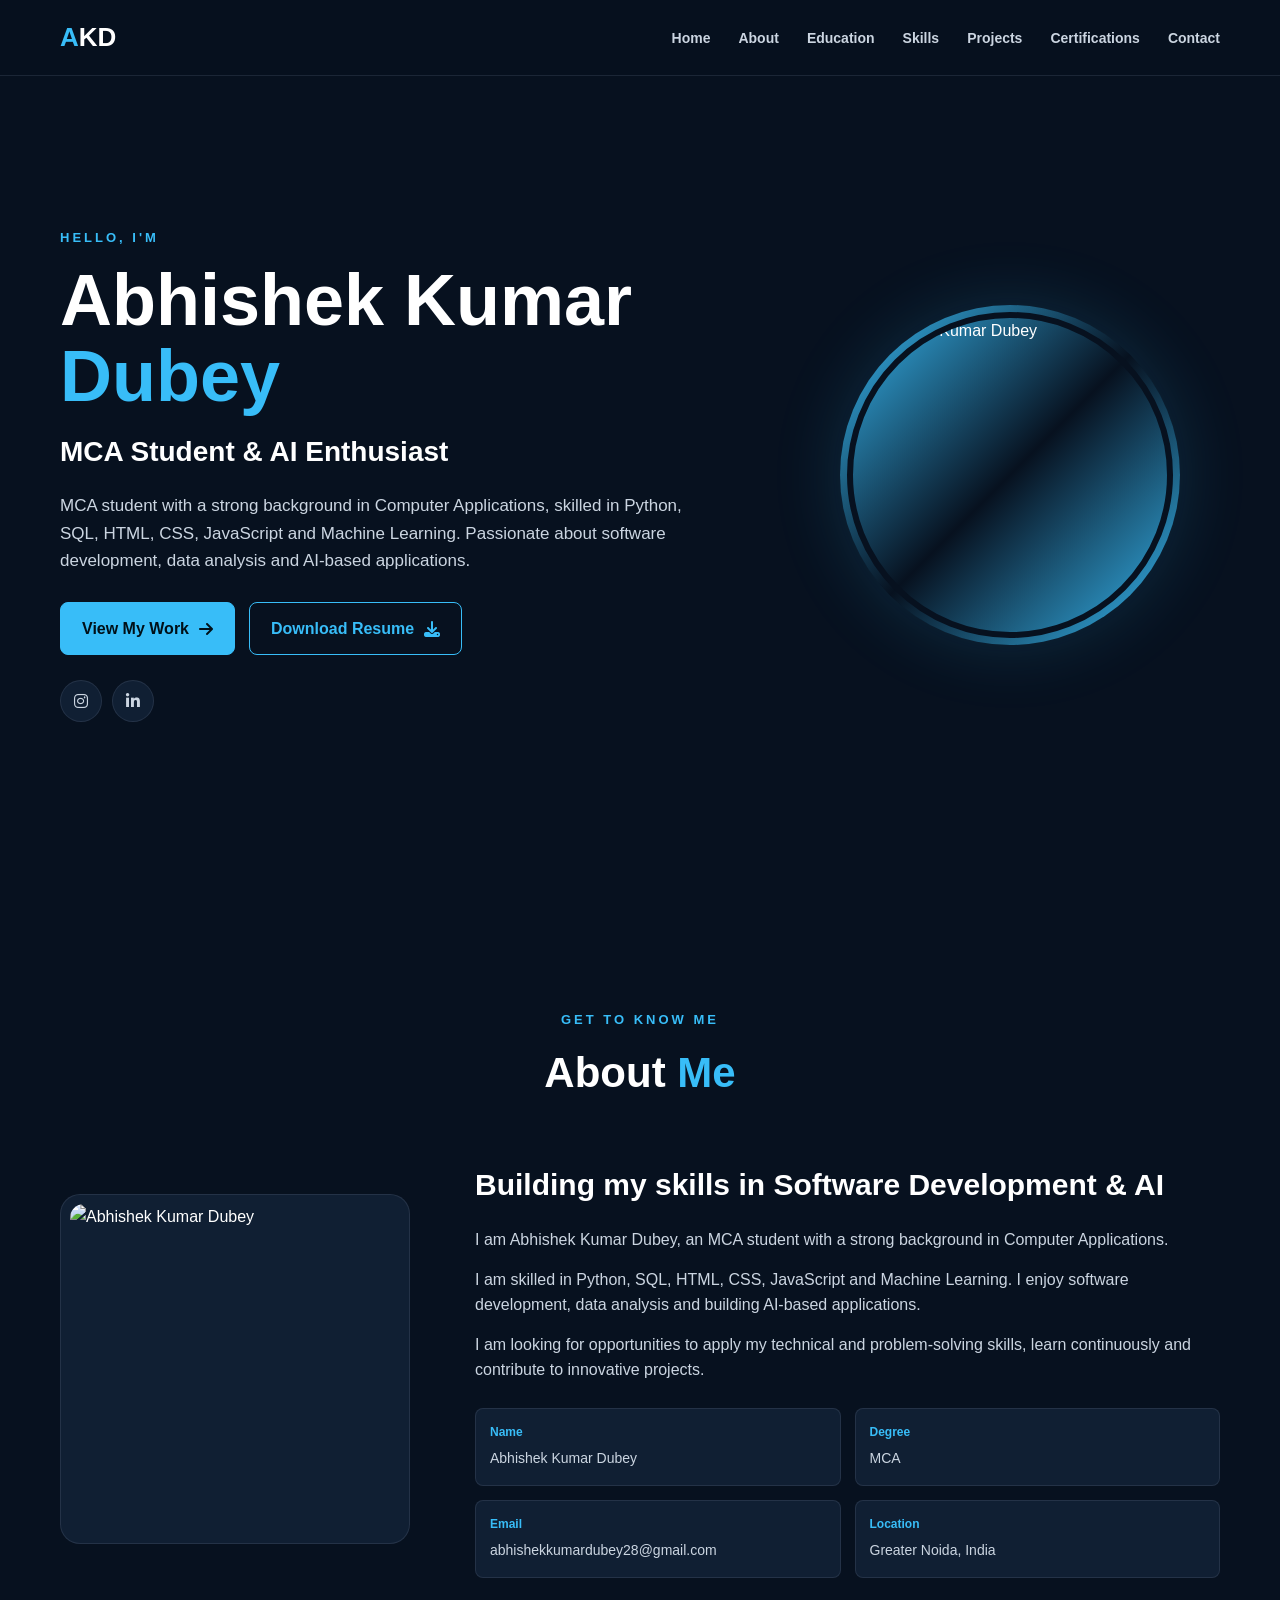
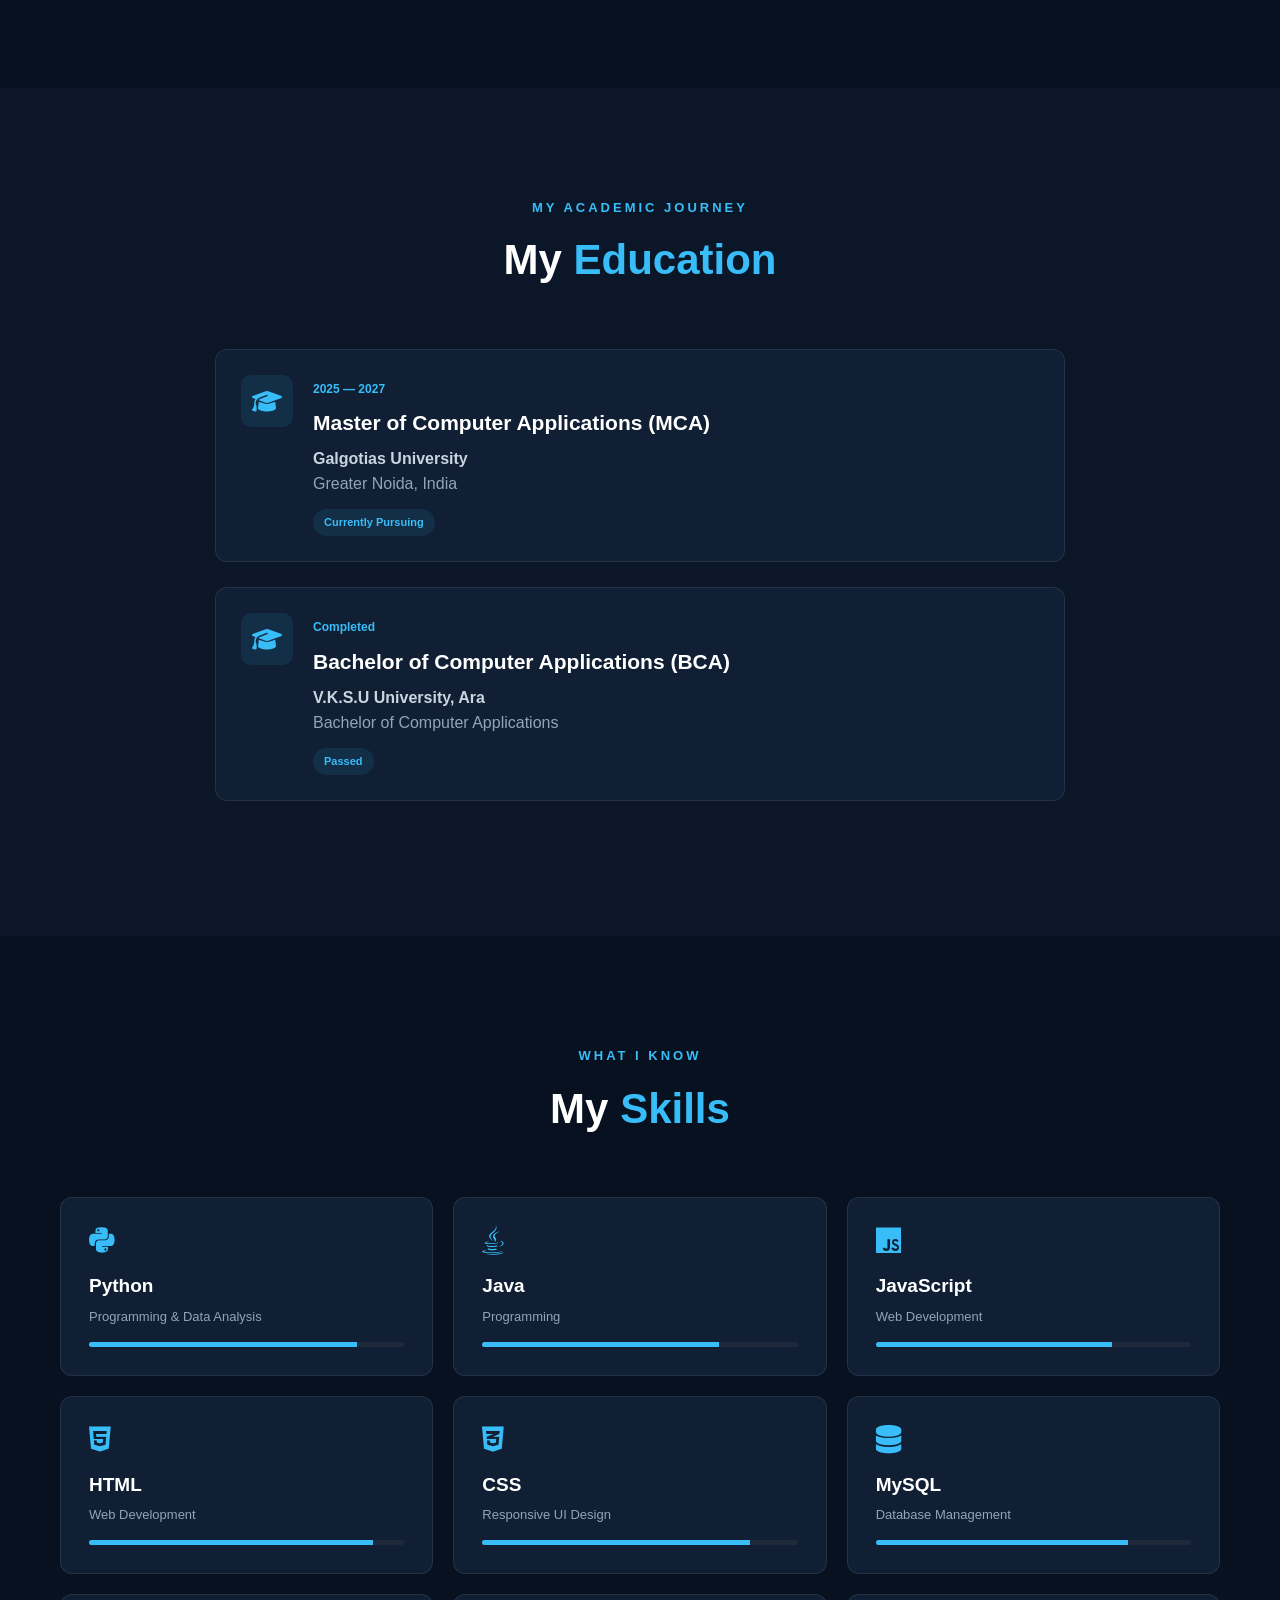
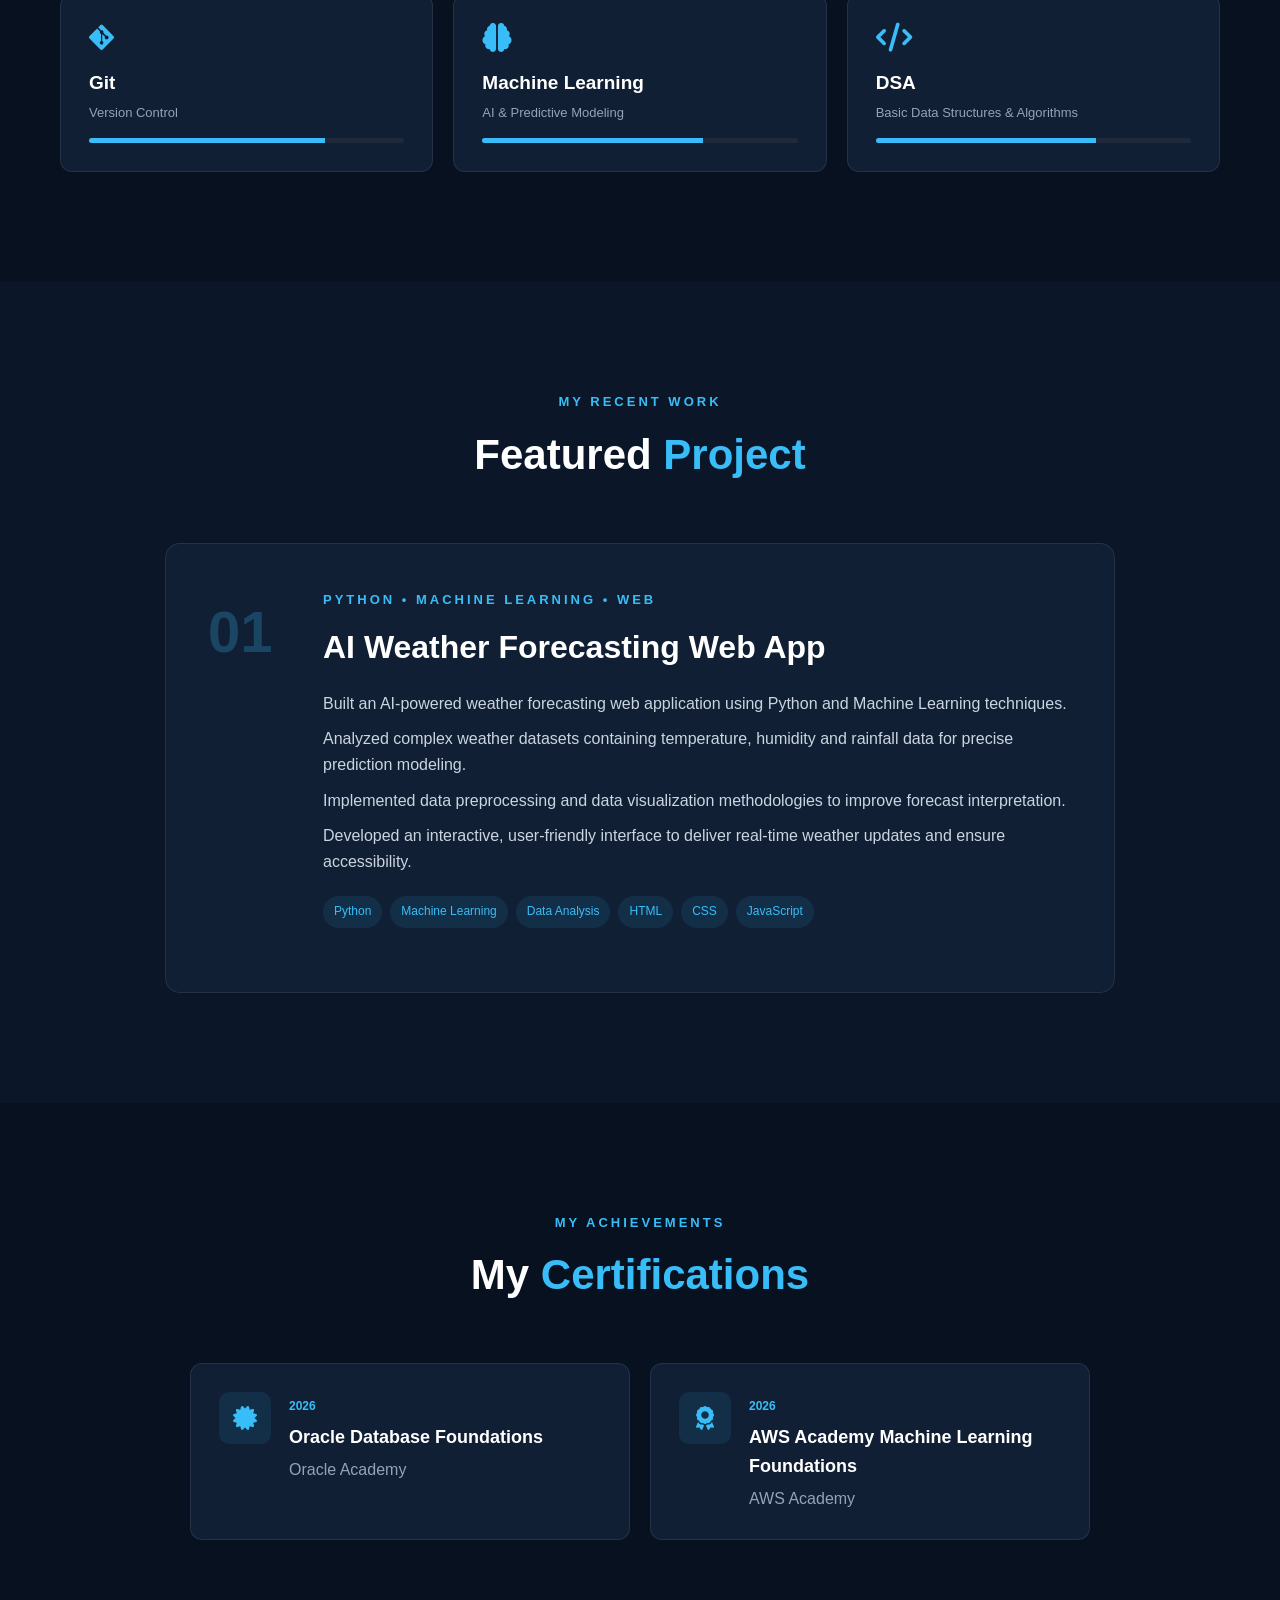
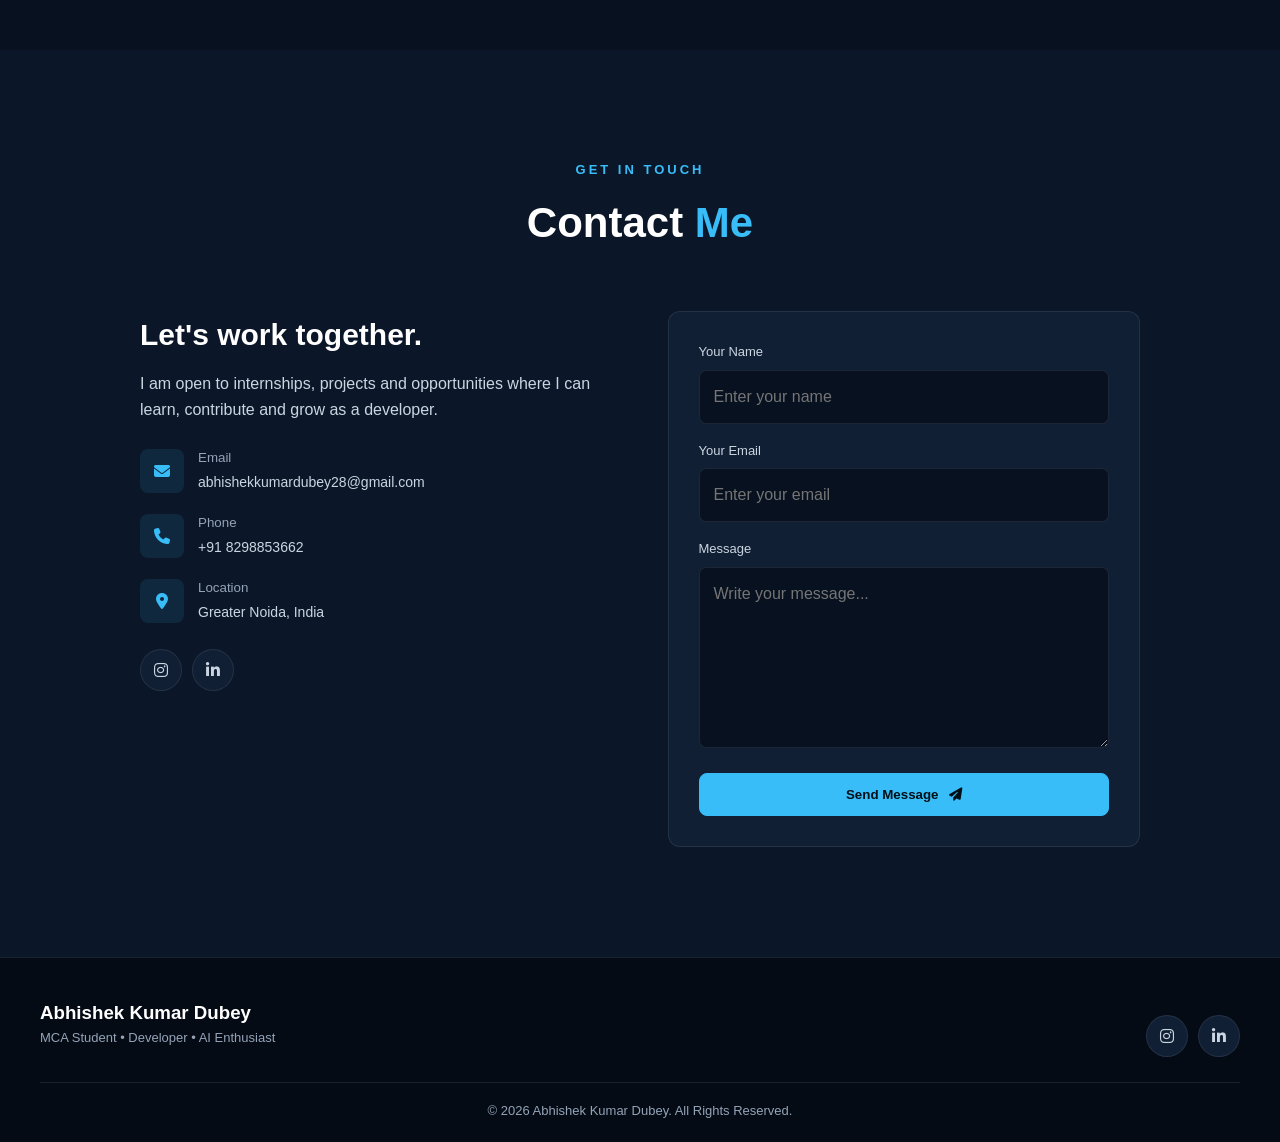
==== index.html @ 2361b6f1 "Add files via upload" ====
<!DOCTYPE html>
<html lang="en">
<head>
    <meta charset="UTF-8">
    <meta name="viewport" content="width=device-width, initial-scale=1.0">
    <meta name="description" content="Portfolio of Abhishek Kumar Dubey - MCA Student, Developer and AI Enthusiast.">
    <title>Abhishek Kumar Dubey | Portfolio</title>
    <link rel="stylesheet" href="style.css">
    <link rel="stylesheet" href="https://cdnjs.cloudflare.com/ajax/libs/font-awesome/6.5.2/css/all.min.css">
</head>
<body>

<header class="header">
    <nav class="navbar">
        <a href="#home" class="logo"><span>A</span>KD</a>

        <button class="menu-btn" id="menuBtn" aria-label="Open menu">
            <i class="fa-solid fa-bars"></i>
        </button>

        <ul class="nav-links" id="navLinks">
            <li><a href="#home">Home</a></li>
            <li><a href="#about">About</a></li>
            <li><a href="#education">Education</a></li>
            <li><a href="#skills">Skills</a></li>
            <li><a href="#projects">Projects</a></li>
            <li><a href="#certifications">Certifications</a></li>
            <li><a href="#contact">Contact</a></li>
        </ul>
    </nav>
</header>

<main>
<section class="hero" id="home">
    <div class="hero-content reveal">
        <p class="eyebrow">HELLO, I'M</p>
        <h1>Abhishek Kumar <span>Dubey</span></h1>
        <h2>MCA Student &amp; AI Enthusiast</h2>
        <p class="hero-text">
            MCA student with a strong background in Computer Applications,
            skilled in Python, SQL, HTML, CSS, JavaScript and Machine Learning.
            Passionate about software development, data analysis and AI-based applications.
        </p>

        <div class="hero-buttons">
            <a class="btn primary" href="#projects">View My Work <i class="fa-solid fa-arrow-right"></i></a>
            <a class="btn secondary" href="resume.pdf" download>Download Resume <i class="fa-solid fa-download"></i></a>
        </div>

        <div class="socials">
            <a href="https://www.instagram.com/iam__abhishek02" target="_blank" rel="noopener noreferrer" aria-label="Instagram">
                <i class="fa-brands fa-instagram"></i>
            </a>
            <a href="https://www.linkedin.com/in/abhishek-dubey-3974a4411" target="_blank" rel="noopener noreferrer" aria-label="LinkedIn">
                <i class="fa-brands fa-linkedin-in"></i>
            </a>
        </div>
    </div>

    <div class="hero-photo reveal">
        <div class="photo-ring">
            <img src="images/profile.jpg" alt="Abhishek Kumar Dubey">
        </div>
    </div>
</section>

<section class="section" id="about">
    <div class="section-title">
        <p>GET TO KNOW ME</p>
        <h2>About <span>Me</span></h2>
    </div>

    <div class="about-grid">
        <div class="about-image reveal">
            <img src="images/profile.jpg" alt="Abhishek Kumar Dubey">
        </div>

        <div class="about-text reveal">
            <h3>Building my skills in Software Development &amp; AI</h3>
            <p>
                I am Abhishek Kumar Dubey, an MCA student with a strong background
                in Computer Applications.
            </p>
            <p>
                I am skilled in Python, SQL, HTML, CSS, JavaScript and Machine Learning.
                I enjoy software development, data analysis and building AI-based applications.
            </p>
            <p>
                I am looking for opportunities to apply my technical and problem-solving
                skills, learn continuously and contribute to innovative projects.
            </p>

            <div class="info-grid">
                <div><strong>Name</strong><span>Abhishek Kumar Dubey</span></div>
                <div><strong>Degree</strong><span>MCA</span></div>
                <div><strong>Email</strong><span>abhishekkumardubey28@gmail.com</span></div>
                <div><strong>Location</strong><span>Greater Noida, India</span></div>
            </div>
        </div>
    </div>
</section>

<section class="section alt" id="education">
    <div class="section-title">
        <p>MY ACADEMIC JOURNEY</p>
        <h2>My <span>Education</span></h2>
    </div>

    <div class="timeline">
        <article class="timeline-card reveal">
            <div class="timeline-icon"><i class="fa-solid fa-graduation-cap"></i></div>
            <div>
                <span class="date">2025 — 2027</span>
                <h3>Master of Computer Applications (MCA)</h3>
                <h4>Galgotias University</h4>
                <p>Greater Noida, India</p>
                <span class="badge">Currently Pursuing</span>
            </div>
        </article>

        <article class="timeline-card reveal">
            <div class="timeline-icon"><i class="fa-solid fa-graduation-cap"></i></div>
            <div>
                <span class="date">Completed</span>
                <h3>Bachelor of Computer Applications (BCA)</h3>
                <h4>V.K.S.U University, Ara</h4>
                <p>Bachelor of Computer Applications</p>
                <span class="badge">Passed</span>
            </div>
        </article>
    </div>
</section>

<section class="section" id="skills">
    <div class="section-title">
        <p>WHAT I KNOW</p>
        <h2>My <span>Skills</span></h2>
    </div>

    <div class="skills-grid">
        <article class="skill-card reveal"><i class="fa-brands fa-python"></i><h3>Python</h3><p>Programming &amp; Data Analysis</p><div class="bar"><span style="width:85%"></span></div></article>
        <article class="skill-card reveal"><i class="fa-brands fa-java"></i><h3>Java</h3><p>Programming</p><div class="bar"><span style="width:75%"></span></div></article>
        <article class="skill-card reveal"><i class="fa-brands fa-js"></i><h3>JavaScript</h3><p>Web Development</p><div class="bar"><span style="width:75%"></span></div></article>
        <article class="skill-card reveal"><i class="fa-brands fa-html5"></i><h3>HTML</h3><p>Web Development</p><div class="bar"><span style="width:90%"></span></div></article>
        <article class="skill-card reveal"><i class="fa-brands fa-css3-alt"></i><h3>CSS</h3><p>Responsive UI Design</p><div class="bar"><span style="width:85%"></span></div></article>
        <article class="skill-card reveal"><i class="fa-solid fa-database"></i><h3>MySQL</h3><p>Database Management</p><div class="bar"><span style="width:80%"></span></div></article>
        <article class="skill-card reveal"><i class="fa-brands fa-git-alt"></i><h3>Git</h3><p>Version Control</p><div class="bar"><span style="width:75%"></span></div></article>
        <article class="skill-card reveal"><i class="fa-solid fa-brain"></i><h3>Machine Learning</h3><p>AI &amp; Predictive Modeling</p><div class="bar"><span style="width:70%"></span></div></article>
        <article class="skill-card reveal"><i class="fa-solid fa-code"></i><h3>DSA</h3><p>Basic Data Structures &amp; Algorithms</p><div class="bar"><span style="width:70%"></span></div></article>
    </div>
</section>

<section class="section alt" id="projects">
    <div class="section-title">
        <p>MY RECENT WORK</p>
        <h2>Featured <span>Project</span></h2>
    </div>

    <article class="project-card reveal">
        <div class="project-number">01</div>
        <div>
            <span class="project-type">PYTHON • MACHINE LEARNING • WEB</span>
            <h3>AI Weather Forecasting Web App</h3>
            <p>Built an AI-powered weather forecasting web application using Python and Machine Learning techniques.</p>
            <p>Analyzed complex weather datasets containing temperature, humidity and rainfall data for precise prediction modeling.</p>
            <p>Implemented data preprocessing and data visualization methodologies to improve forecast interpretation.</p>
            <p>Developed an interactive, user-friendly interface to deliver real-time weather updates and ensure accessibility.</p>

            <div class="tags">
                <span>Python</span><span>Machine Learning</span><span>Data Analysis</span>
                <span>HTML</span><span>CSS</span><span>JavaScript</span>
            </div>
        </div>
    </article>
</section>

<section class="section" id="certifications">
    <div class="section-title">
        <p>MY ACHIEVEMENTS</p>
        <h2>My <span>Certifications</span></h2>
    </div>

    <div class="cert-grid">
        <article class="cert-card reveal">
            <div class="cert-icon"><i class="fa-solid fa-certificate"></i></div>
            <div><span class="date">2026</span><h3>Oracle Database Foundations</h3><p>Oracle Academy</p></div>
        </article>

        <article class="cert-card reveal">
            <div class="cert-icon"><i class="fa-solid fa-award"></i></div>
            <div><span class="date">2026</span><h3>AWS Academy Machine Learning Foundations</h3><p>AWS Academy</p></div>
        </article>
    </div>
</section>

<section class="section alt" id="contact">
    <div class="section-title">
        <p>GET IN TOUCH</p>
        <h2>Contact <span>Me</span></h2>
    </div>

    <div class="contact-grid">
        <div class="contact-info reveal">
            <h3>Let's work together.</h3>
            <p>I am open to internships, projects and opportunities where I can learn, contribute and grow as a developer.</p>

            <div class="contact-item">
                <i class="fa-solid fa-envelope"></i>
                <div><small>Email</small><a href="mailto:abhishekkumardubey28@gmail.com">abhishekkumardubey28@gmail.com</a></div>
            </div>

            <div class="contact-item">
                <i class="fa-solid fa-phone"></i>
                <div><small>Phone</small><a href="tel:+918298853662">+91 8298853662</a></div>
            </div>

            <div class="contact-item">
                <i class="fa-solid fa-location-dot"></i>
                <div><small>Location</small><span>Greater Noida, India</span></div>
            </div>

            <div class="socials">
                <a href="https://www.instagram.com/iam__abhishek02" target="_blank" rel="noopener noreferrer" aria-label="Instagram"><i class="fa-brands fa-instagram"></i></a>
                <a href="https://www.linkedin.com/in/abhishek-dubey-3974a4411" target="_blank" rel="noopener noreferrer" aria-label="LinkedIn"><i class="fa-brands fa-linkedin-in"></i></a>
            </div>
        </div>

        <form class="contact-form reveal" id="contactForm">
            <label for="name">Your Name</label>
            <input id="name" type="text" placeholder="Enter your name" required>

            <label for="email">Your Email</label>
            <input id="email" type="email" placeholder="Enter your email" required>

            <label for="message">Message</label>
            <textarea id="message" rows="6" placeholder="Write your message..." required></textarea>

            <button class="btn primary" type="submit">Send Message <i class="fa-solid fa-paper-plane"></i></button>
        </form>
    </div>
</section>
</main>

<footer>
    <div class="footer-inner">
        <div>
            <h3>Abhishek Kumar Dubey</h3>
            <p>MCA Student • Developer • AI Enthusiast</p>
        </div>
        <div class="socials">
            <a href="https://www.instagram.com/iam__abhishek02" target="_blank" rel="noopener noreferrer" aria-label="Instagram"><i class="fa-brands fa-instagram"></i></a>
            <a href="https://www.linkedin.com/in/abhishek-dubey-3974a4411" target="_blank" rel="noopener noreferrer" aria-label="LinkedIn"><i class="fa-brands fa-linkedin-in"></i></a>
        </div>
    </div>
    <p class="copyright">© <span id="year"></span> Abhishek Kumar Dubey. All Rights Reserved.</p>
</footer>

<script src="script.js"></script>
</body>
</html>
---- style.css ----
*{margin:0;padding:0;box-sizing:border-box}
:root{--bg:#07111f;--alt:#0b1728;--card:#101f33;--primary:#38bdf8;--white:#fff;--text:#cbd5e1;--muted:#94a3b8;--border:rgba(148,163,184,.15)}
html{scroll-behavior:smooth}
body{font-family:Arial,Helvetica,sans-serif;background:var(--bg);color:var(--white);line-height:1.6}
a{text-decoration:none;color:inherit}img{display:block;max-width:100%}
section{scroll-margin-top:75px}
.header{position:fixed;top:0;left:0;width:100%;z-index:1000;background:rgba(7,17,31,.92);backdrop-filter:blur(14px);border-bottom:1px solid var(--border)}
.navbar{height:75px;max-width:1200px;margin:auto;padding:0 20px;display:flex;align-items:center;justify-content:space-between}
.logo{font-size:26px;font-weight:800}.logo span{color:var(--primary)}
.nav-links{list-style:none;display:flex;gap:28px}.nav-links a{font-size:14px;font-weight:700;color:var(--text);transition:.3s}.nav-links a:hover{color:var(--primary)}
.menu-btn{display:none;border:0;background:none;color:#fff;font-size:24px;cursor:pointer}
.hero{min-height:100vh;max-width:1200px;margin:auto;padding:130px 20px 80px;display:flex;align-items:center;justify-content:space-between;gap:60px}
.hero-content{flex:1}.eyebrow,.section-title p,.project-type{color:var(--primary);font-weight:800;letter-spacing:3px;font-size:13px}
.hero h1{font-size:clamp(42px,6vw,72px);line-height:1.05;margin:15px 0}.hero h1 span,.section-title h2 span{color:var(--primary)}
.hero h2{font-size:28px;margin-bottom:18px}.hero-text{max-width:650px;color:var(--text);font-size:17px}
.hero-buttons{display:flex;gap:14px;flex-wrap:wrap;margin-top:28px}
.btn{display:inline-flex;align-items:center;justify-content:center;gap:10px;padding:13px 21px;border-radius:8px;font-weight:800;transition:.3s;cursor:pointer}
.primary{background:var(--primary);color:#001018;border:1px solid var(--primary)}.primary:hover{transform:translateY(-3px);background:#7dd3fc}
.secondary{border:1px solid var(--primary);color:var(--primary)}.secondary:hover{background:var(--primary);color:#001018;transform:translateY(-3px)}
.socials{display:flex;gap:10px;margin-top:25px}.socials a{width:42px;height:42px;border-radius:50%;display:flex;align-items:center;justify-content:center;background:var(--card);border:1px solid var(--border);color:var(--text);transition:.3s}.socials a:hover{background:var(--primary);color:#001018;transform:translateY(-4px)}
.hero-photo{width:420px;height:420px;display:flex;align-items:center;justify-content:center;position:relative}
.photo-ring{width:340px;height:340px;padding:7px;border-radius:50%;background:linear-gradient(135deg,var(--primary),transparent,var(--primary));box-shadow:0 0 70px rgba(56,189,248,.16)}
.photo-ring img{width:100%;height:100%;object-fit:cover;border-radius:50%;border:6px solid var(--bg)}
.section{max-width:1200px;margin:auto;padding:110px 20px}.alt{max-width:none;background:var(--alt)}
.section-title{text-align:center;margin-bottom:55px}.section-title h2{font-size:42px;margin-top:8px}
.about-grid{display:grid;grid-template-columns:350px 1fr;gap:65px;align-items:center}
.about-image{padding:9px;background:var(--card);border:1px solid var(--border);border-radius:20px}.about-image img{width:100%;aspect-ratio:1;object-fit:cover;border-radius:14px}
.about-text h3{font-size:30px;margin-bottom:18px}.about-text p{color:var(--text);margin-bottom:14px}
.info-grid{display:grid;grid-template-columns:1fr 1fr;gap:14px;margin-top:25px}.info-grid div{padding:14px;background:var(--card);border:1px solid var(--border);border-radius:8px}.info-grid strong{display:block;color:var(--primary);font-size:12px;margin-bottom:3px}.info-grid span{font-size:14px;color:var(--text);word-break:break-word}
.timeline{max-width:850px;margin:auto}.timeline-card{display:flex;gap:20px;padding:25px;margin-bottom:25px;background:var(--card);border:1px solid var(--border);border-radius:12px}.timeline-icon,.cert-icon{width:52px;height:52px;flex-shrink:0;border-radius:10px;display:flex;align-items:center;justify-content:center;background:rgba(56,189,248,.1);color:var(--primary);font-size:24px}.date{color:var(--primary);font-size:12px;font-weight:800}.timeline-card h3{font-size:21px;margin:6px 0}.timeline-card h4{color:var(--text)}.timeline-card p,.cert-card p{color:var(--muted)}.badge{display:inline-block;margin-top:12px;padding:5px 11px;border-radius:20px;background:rgba(56,189,248,.1);color:var(--primary);font-size:11px;font-weight:700}
.skills-grid{display:grid;grid-template-columns:repeat(3,1fr);gap:20px}.skill-card{padding:28px;background:var(--card);border:1px solid var(--border);border-radius:12px;transition:.3s}.skill-card:hover{transform:translateY(-6px);border-color:rgba(56,189,248,.4)}.skill-card>i{font-size:29px;color:var(--primary);margin-bottom:16px}.skill-card h3{font-size:19px}.skill-card p{font-size:13px;color:var(--muted);margin:5px 0 14px}.bar{height:5px;background:#1e293b;border-radius:20px;overflow:hidden}.bar span{display:block;height:100%;background:var(--primary)}
.project-card{max-width:950px;margin:auto;padding:42px;display:grid;grid-template-columns:90px 1fr;gap:25px;background:var(--card);border:1px solid var(--border);border-radius:15px}.project-number{font-size:58px;font-weight:900;color:rgba(56,189,248,.25)}.project-card h3{font-size:32px;margin:10px 0 18px}.project-card p{color:var(--text);margin-bottom:10px}.tags{display:flex;gap:8px;flex-wrap:wrap;margin:22px 0}.tags span{padding:6px 11px;border-radius:20px;background:rgba(56,189,248,.1);color:var(--primary);font-size:12px}
.cert-grid{max-width:900px;margin:auto;display:grid;grid-template-columns:1fr 1fr;gap:20px}.cert-card{display:flex;gap:18px;padding:28px;background:var(--card);border:1px solid var(--border);border-radius:12px}.cert-card h3{font-size:18px;margin:5px 0}
.contact-grid{max-width:1000px;margin:auto;display:grid;grid-template-columns:1fr 1fr;gap:55px}.contact-info h3{font-size:30px;margin-bottom:12px}.contact-info>p{color:var(--text);margin-bottom:25px}.contact-item{display:flex;gap:14px;align-items:center;margin:18px 0}.contact-item>i{width:44px;height:44px;display:flex;align-items:center;justify-content:center;border-radius:8px;background:rgba(56,189,248,.1);color:var(--primary)}.contact-item small{display:block;color:var(--muted)}.contact-item a,.contact-item span{font-size:14px;color:var(--text);word-break:break-word}.contact-item a:hover{color:var(--primary)}
.contact-form{padding:30px;background:var(--card);border:1px solid var(--border);border-radius:12px}.contact-form label{display:block;color:var(--text);font-size:13px;margin:0 0 7px}.contact-form input,.contact-form textarea{width:100%;padding:13px 14px;margin-bottom:17px;background:var(--bg);border:1px solid var(--border);border-radius:7px;color:#fff;outline:none;font:inherit}.contact-form input:focus,.contact-form textarea:focus{border-color:var(--primary)}.contact-form textarea{resize:vertical}.contact-form button{width:100%}
footer{padding:32px 20px 20px;background:#040b14;border-top:1px solid var(--border)}.footer-inner{max-width:1200px;margin:auto;display:flex;align-items:center;justify-content:space-between;gap:20px}.footer-inner p{color:var(--muted);font-size:13px}.copyright{max-width:1200px;margin:25px auto 0;padding-top:18px;border-top:1px solid var(--border);text-align:center;color:var(--muted);font-size:13px}
.reveal{opacity:0;transform:translateY(25px);transition:opacity .7s ease,transform .7s ease}.reveal.show{opacity:1;transform:translateY(0)}
@media(max-width:900px){.hero{gap:30px}.hero-photo{width:340px;height:340px}.photo-ring{width:280px;height:280px}.about-grid{grid-template-columns:280px 1fr;gap:35px}.skills-grid{grid-template-columns:1fr 1fr}}
@media(max-width:768px){.navbar{height:65px}.menu-btn{display:block}.nav-links{display:none;position:absolute;top:65px;left:0;width:100%;padding:20px;flex-direction:column;background:var(--bg);border-bottom:1px solid var(--border)}.nav-links.active{display:flex}.hero{min-height:auto;flex-direction:column-reverse;text-align:center;padding-top:110px}.hero-text{margin:auto}.hero-buttons,.socials{justify-content:center}.hero-photo{width:290px;height:290px}.photo-ring{width:235px;height:235px}.about-grid,.contact-grid{grid-template-columns:1fr}.about-image{max-width:300px;margin:auto}.about-text{text-align:center}.info-grid{text-align:left}.skills-grid,.cert-grid{grid-template-columns:1fr}.project-card{grid-template-columns:1fr;padding:30px}.project-number{font-size:45px}.footer-inner{flex-direction:column;text-align:center}}
@media(max-width:480px){.section{padding:80px 15px}.section-title h2{font-size:34px}.hero h1{font-size:41px}.hero h2{font-size:22px}.hero-buttons{flex-direction:column}.skills-grid{grid-template-columns:1fr}.info-grid{grid-template-columns:1fr}.project-card h3{font-size:26px}.contact-form{padding:20px}}
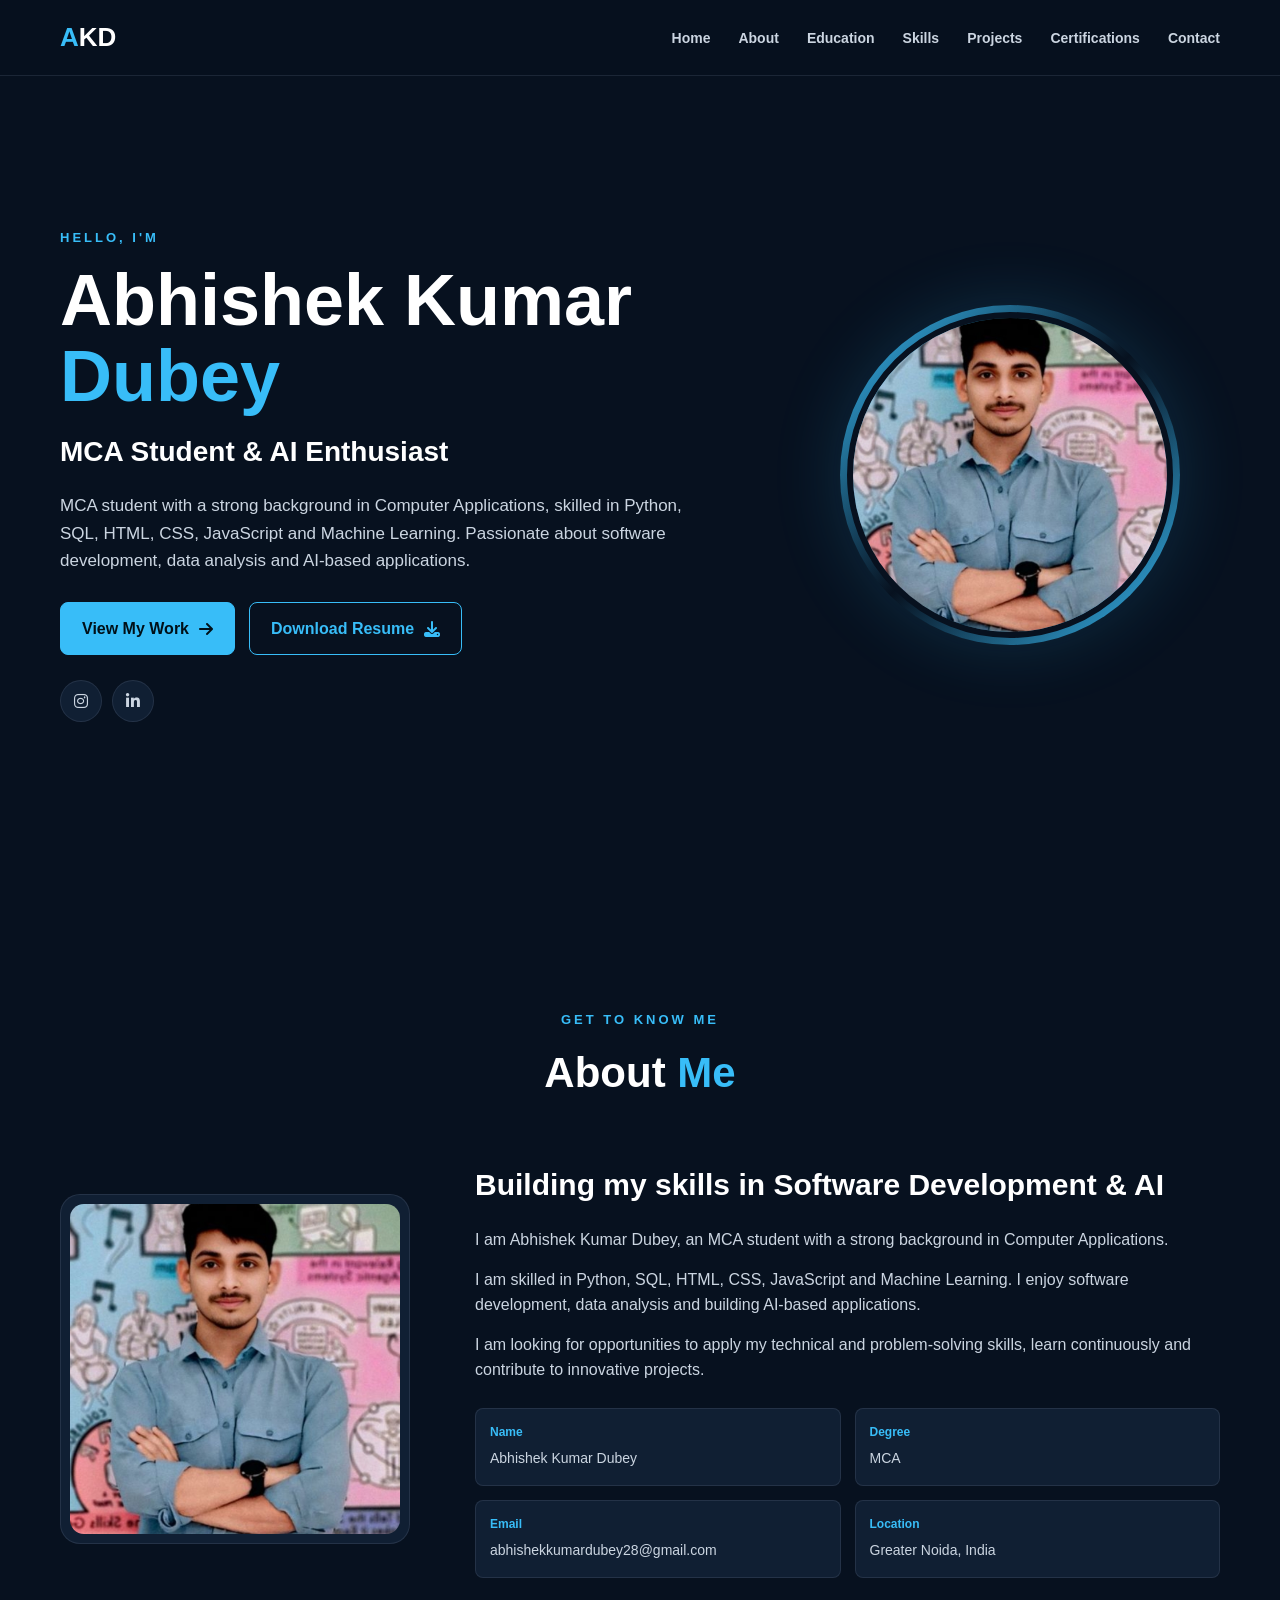
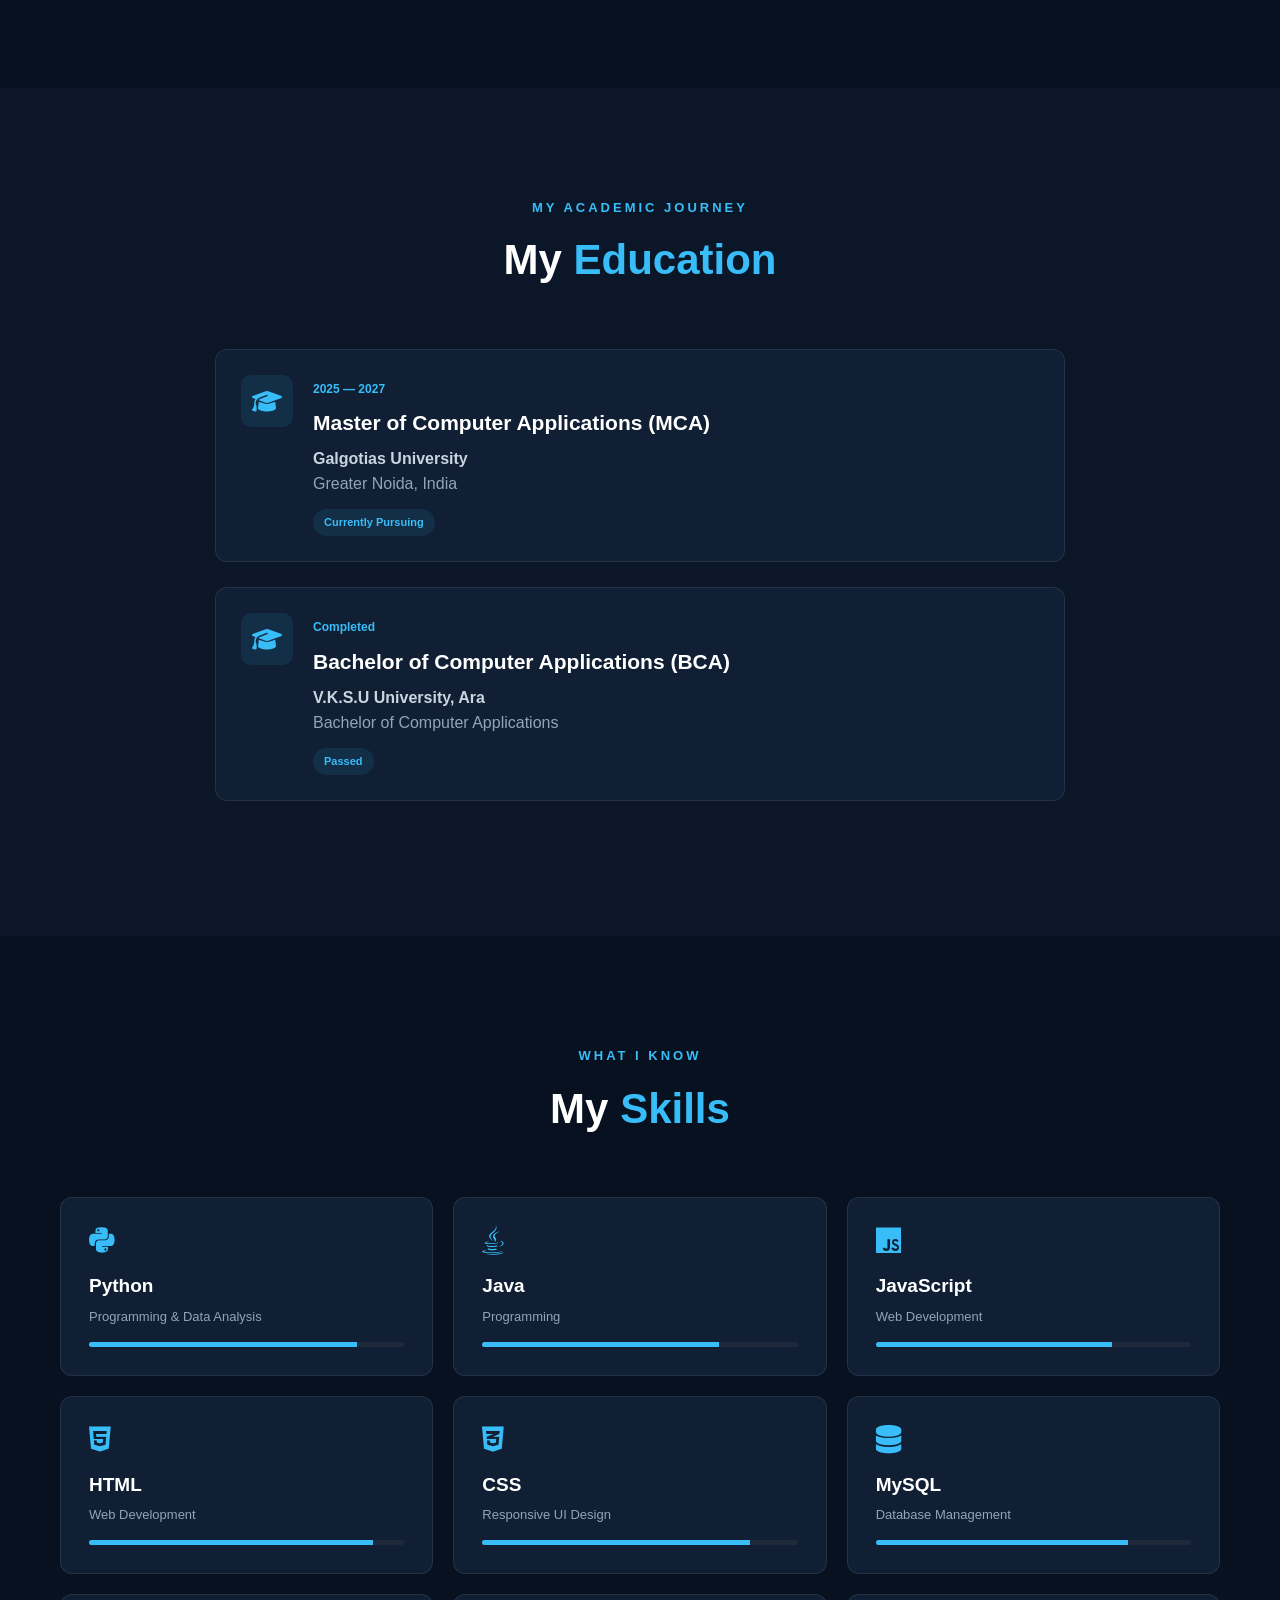
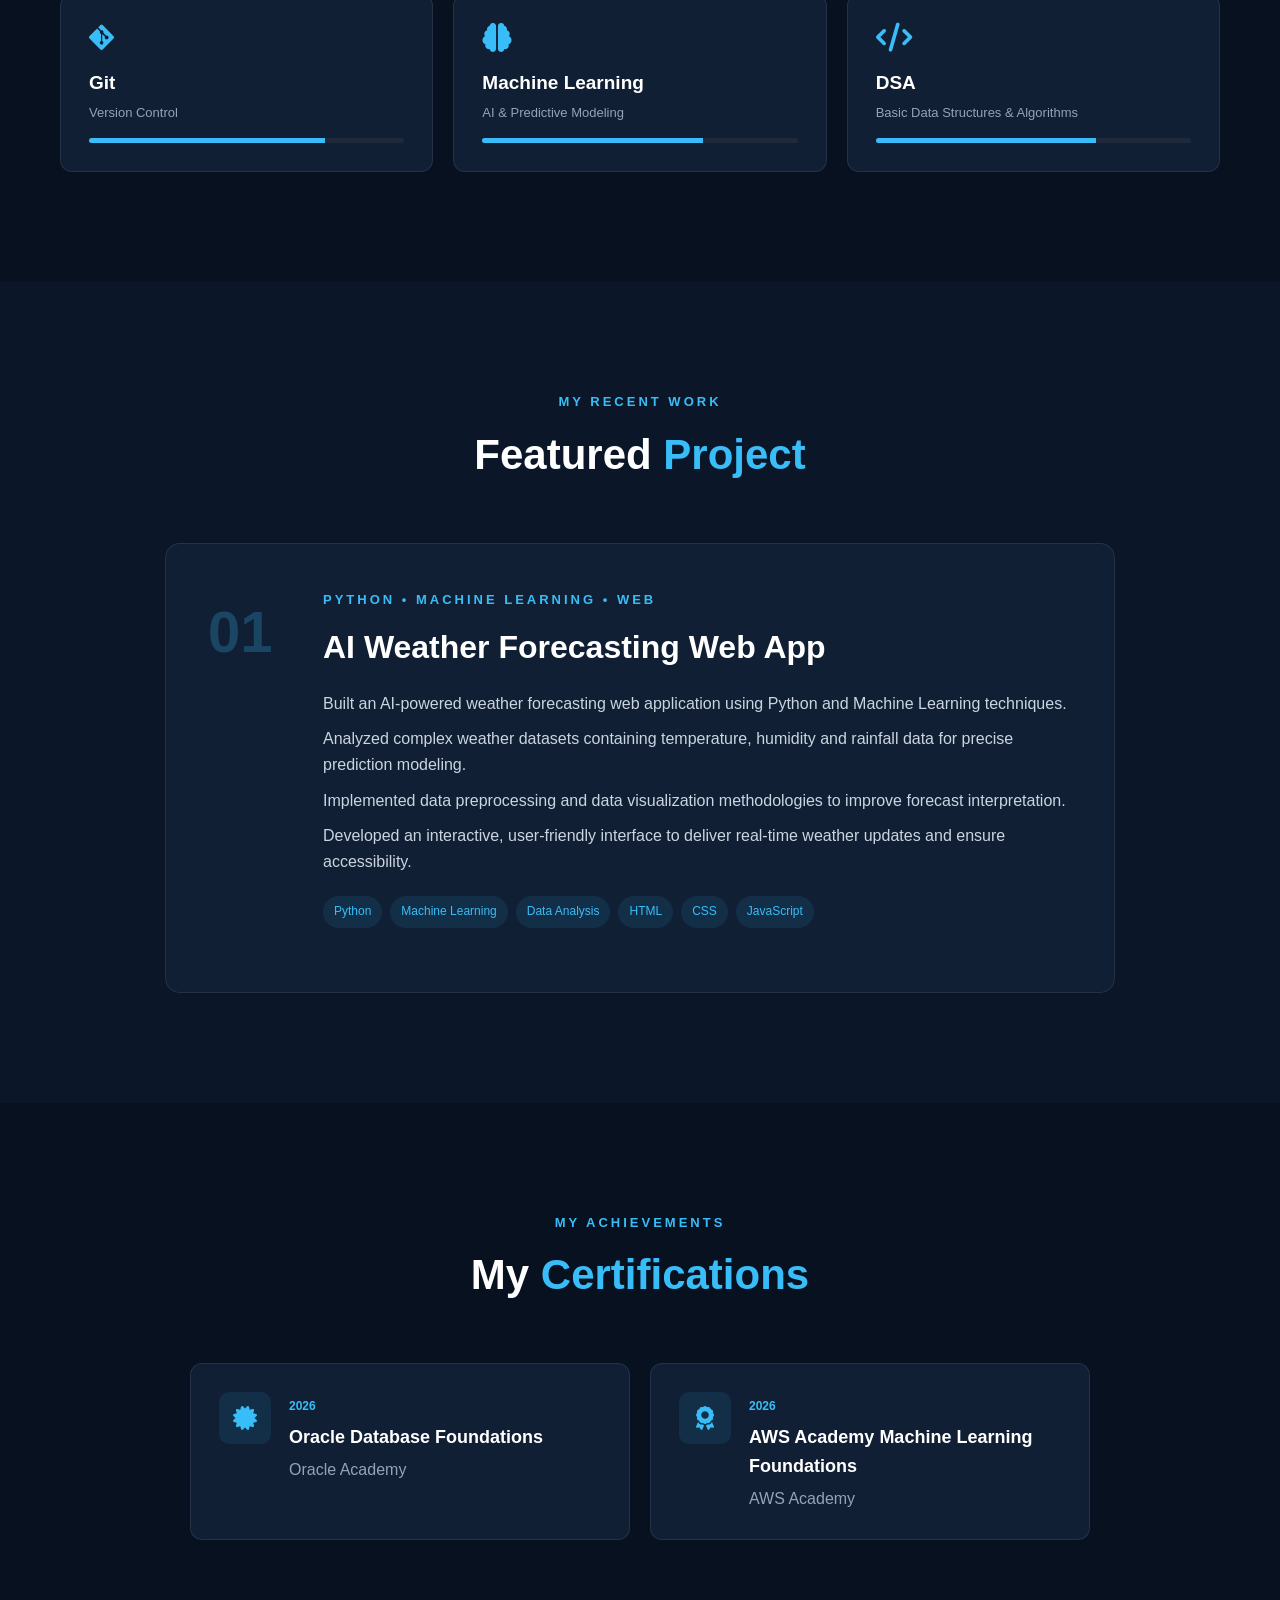
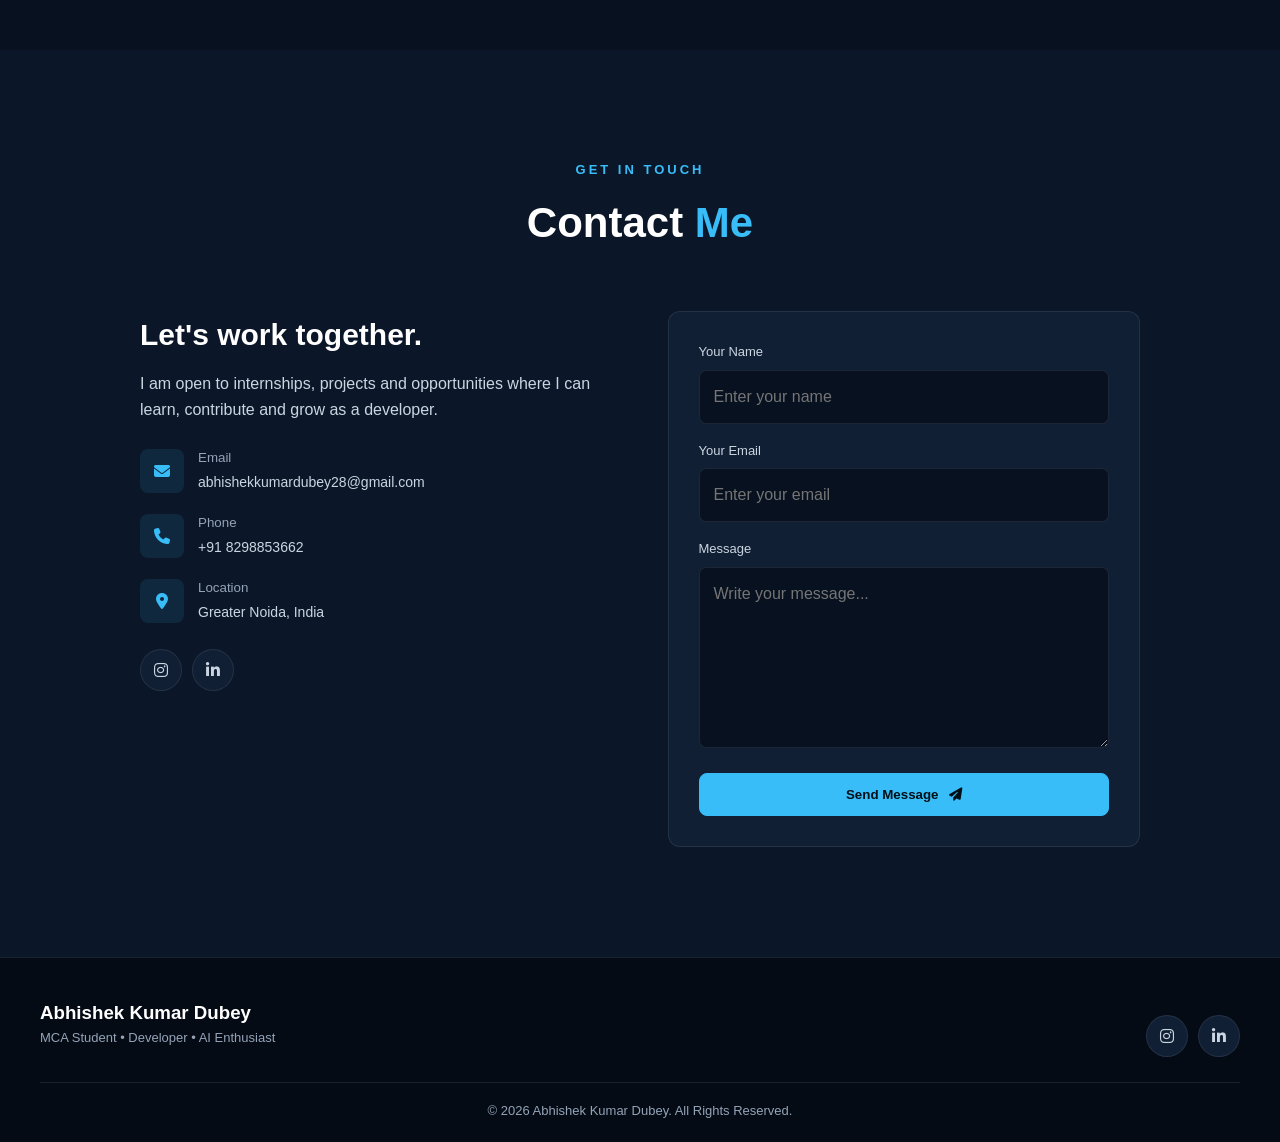
==== commit 49dd39a9: "Update index.html" ====
--- a/index.html
+++ b/index.html
@@ -59,7 +59,7 @@
 
     <div class="hero-photo reveal">
         <div class="photo-ring">
-            <img src="images/profile.jpg" alt="Abhishek Kumar Dubey">
+            <img src="my-profile.jpg" alt="Abhishek Kumar Dubey">
         </div>
     </div>
 </section>
@@ -72,7 +72,7 @@
 
     <div class="about-grid">
         <div class="about-image reveal">
-            <img src="images/profile.jpg" alt="Abhishek Kumar Dubey">
+            <img src="my-profile.jpg" alt="Abhishek Kumar Dubey">
         </div>
 
         <div class="about-text reveal">
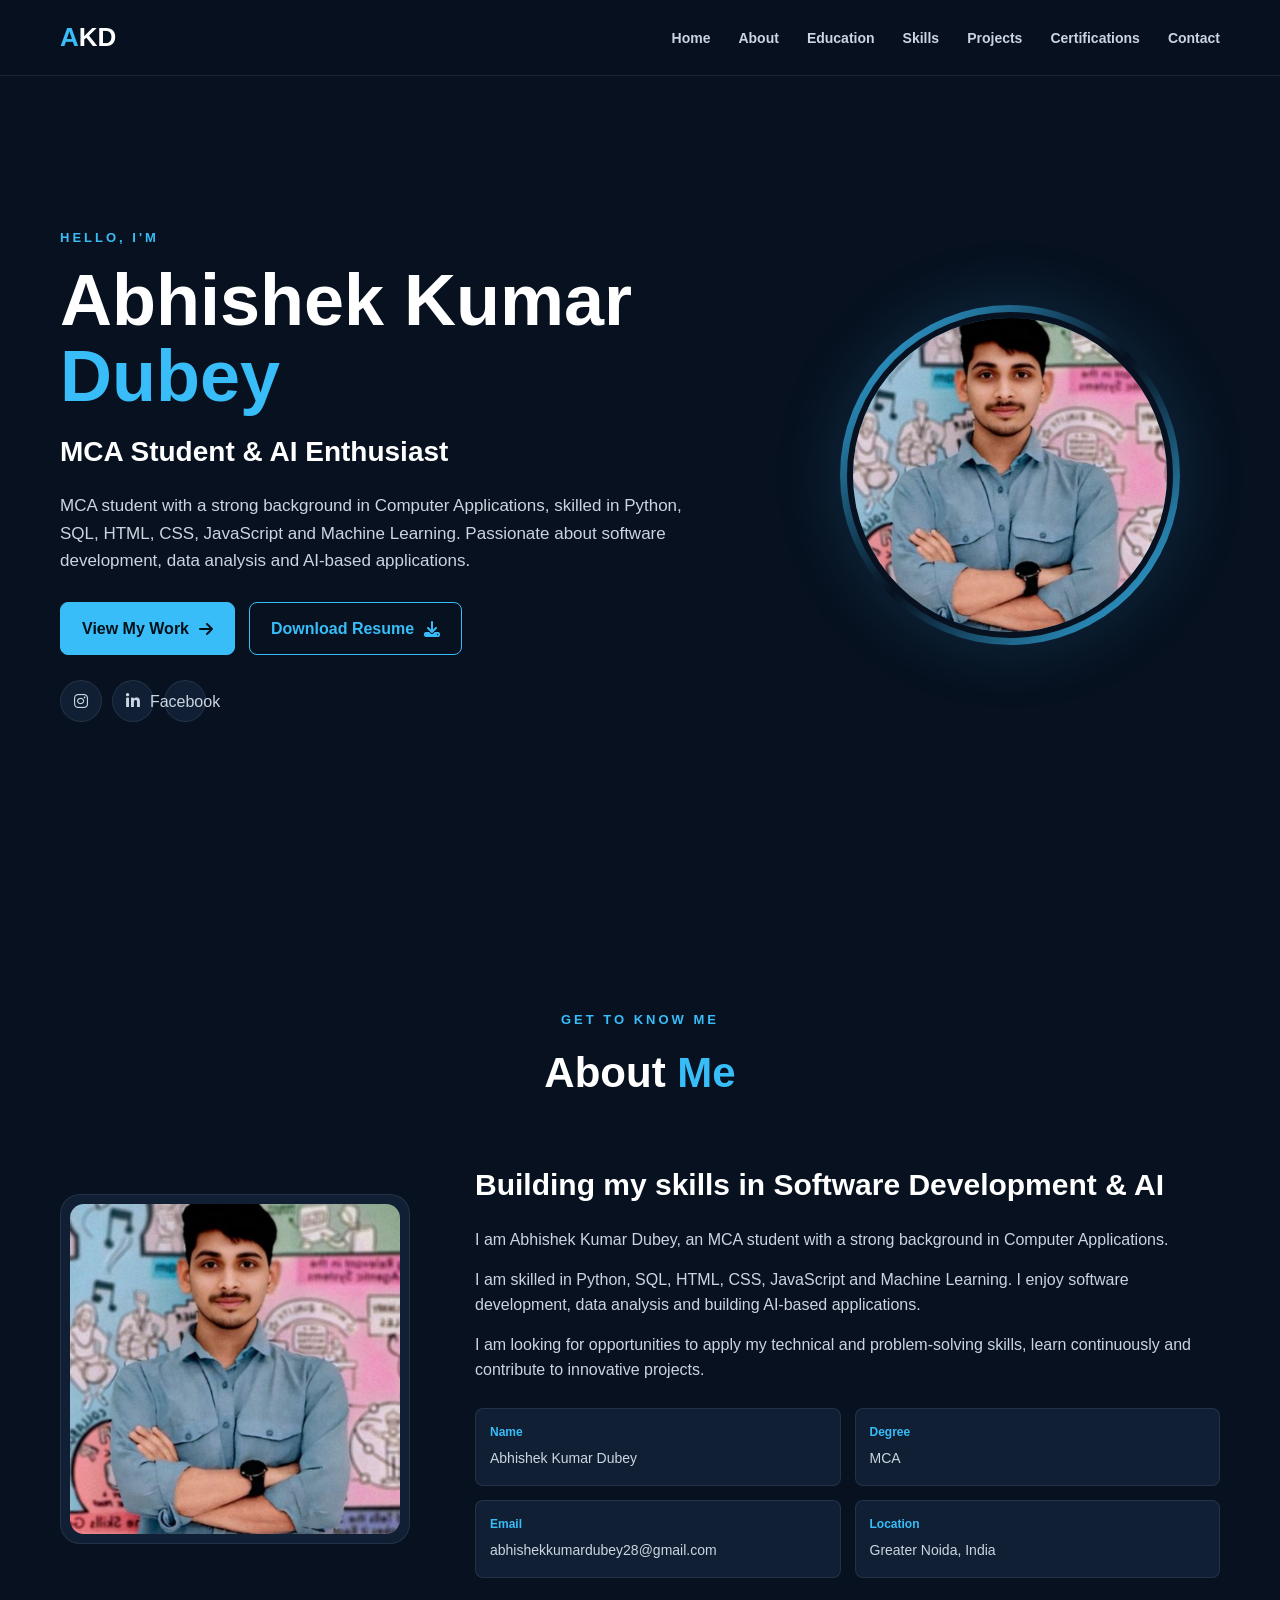
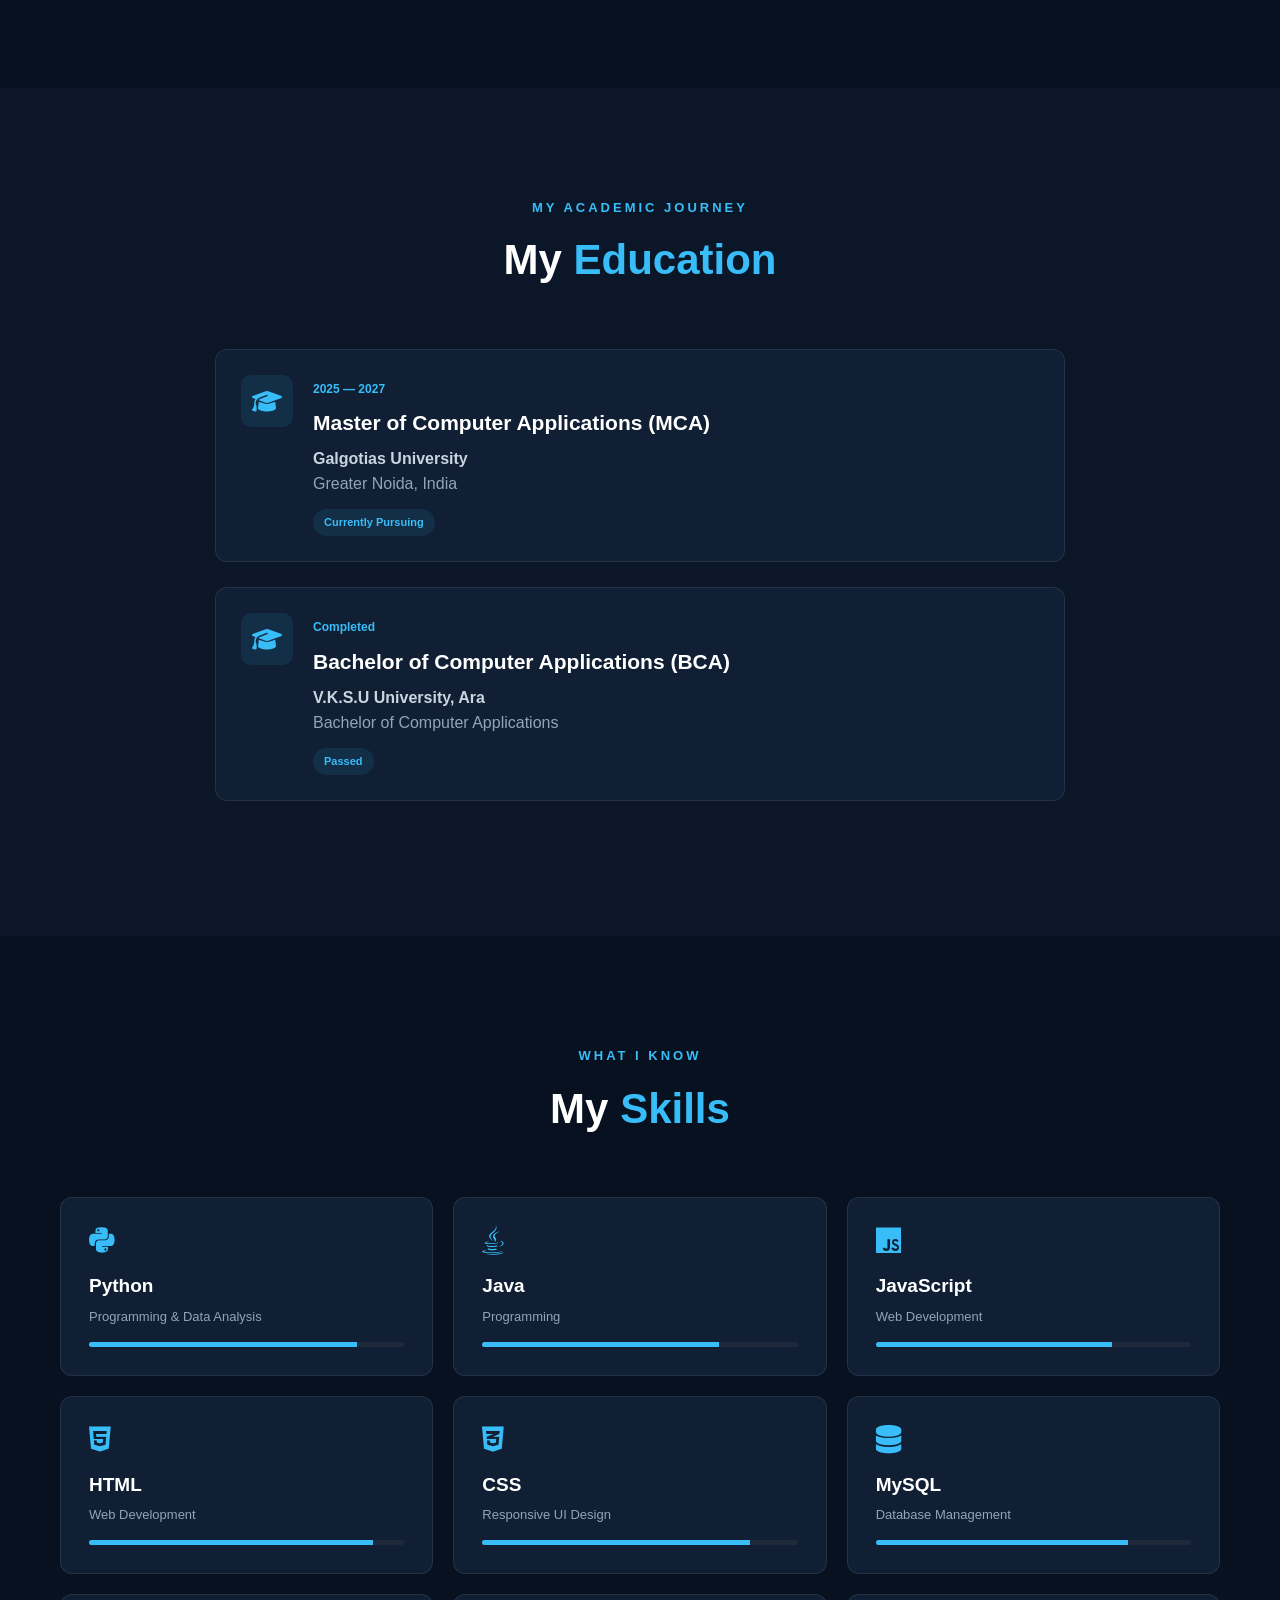
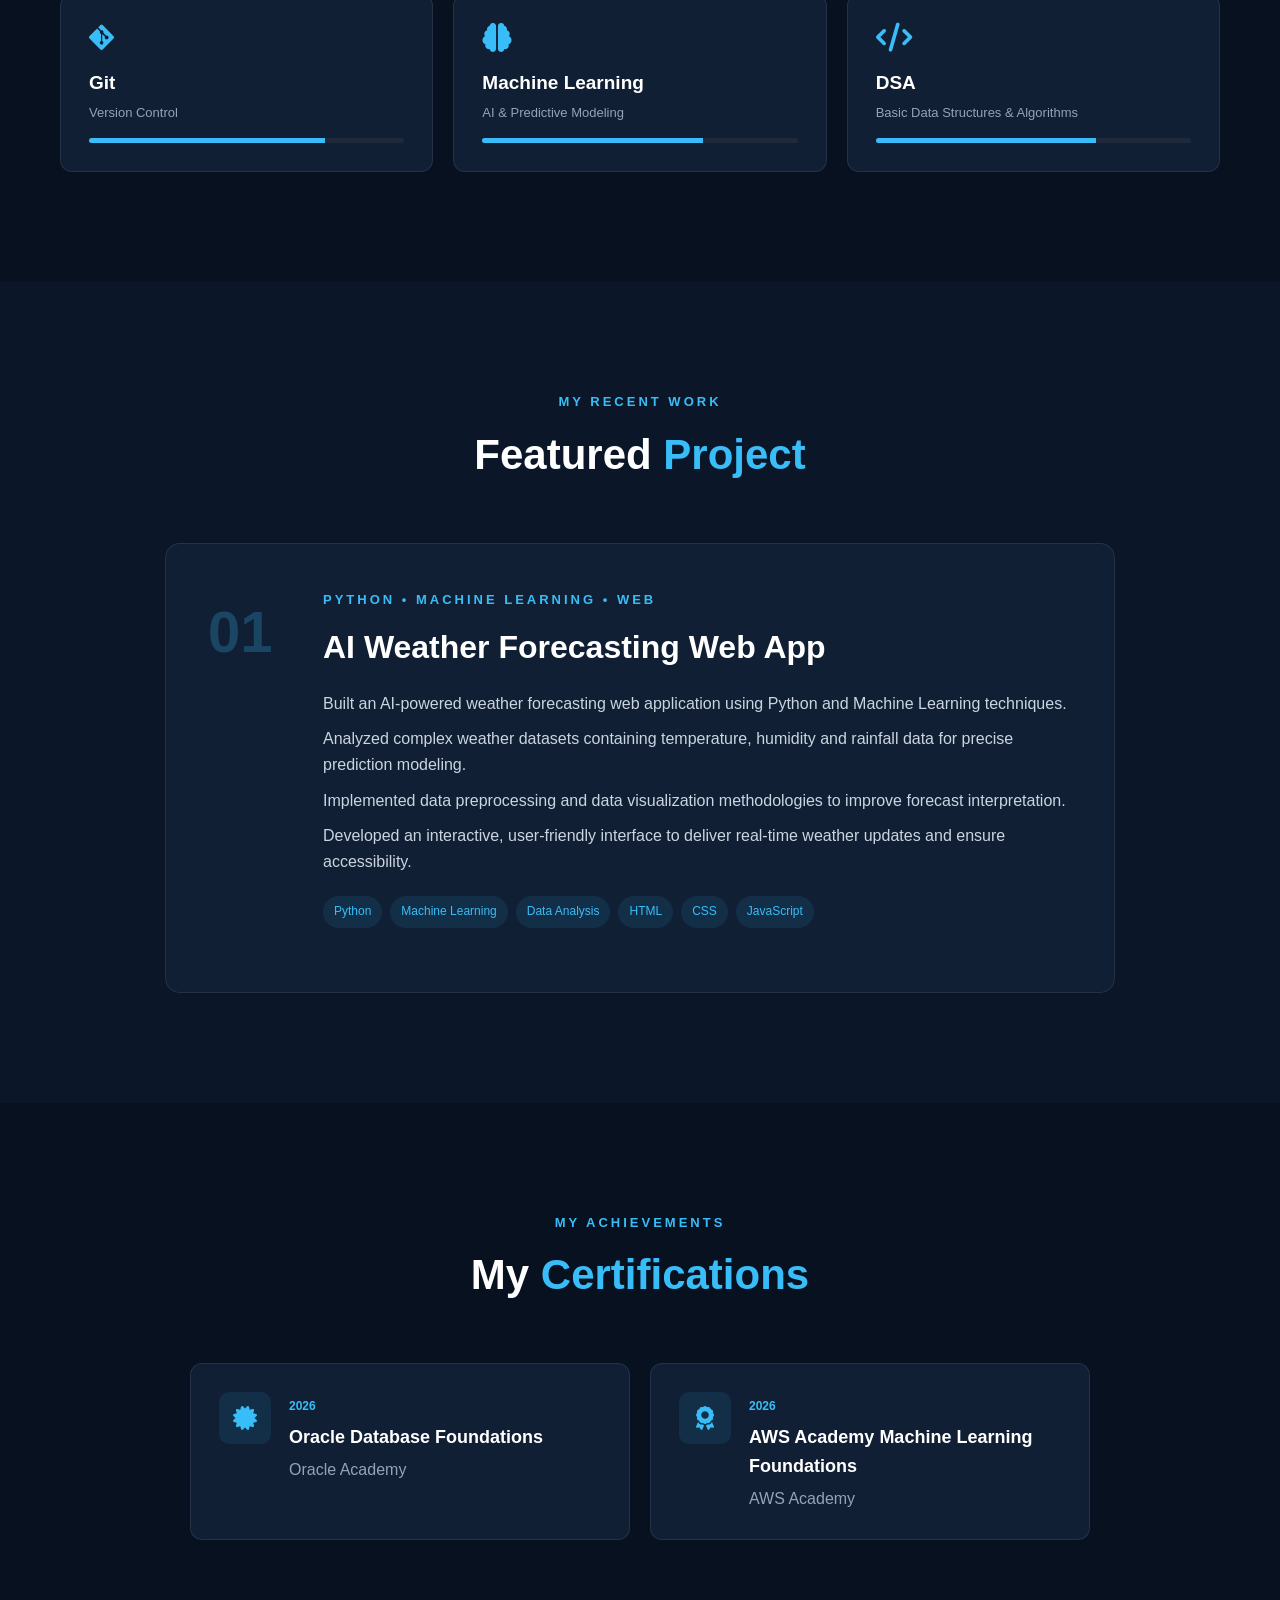
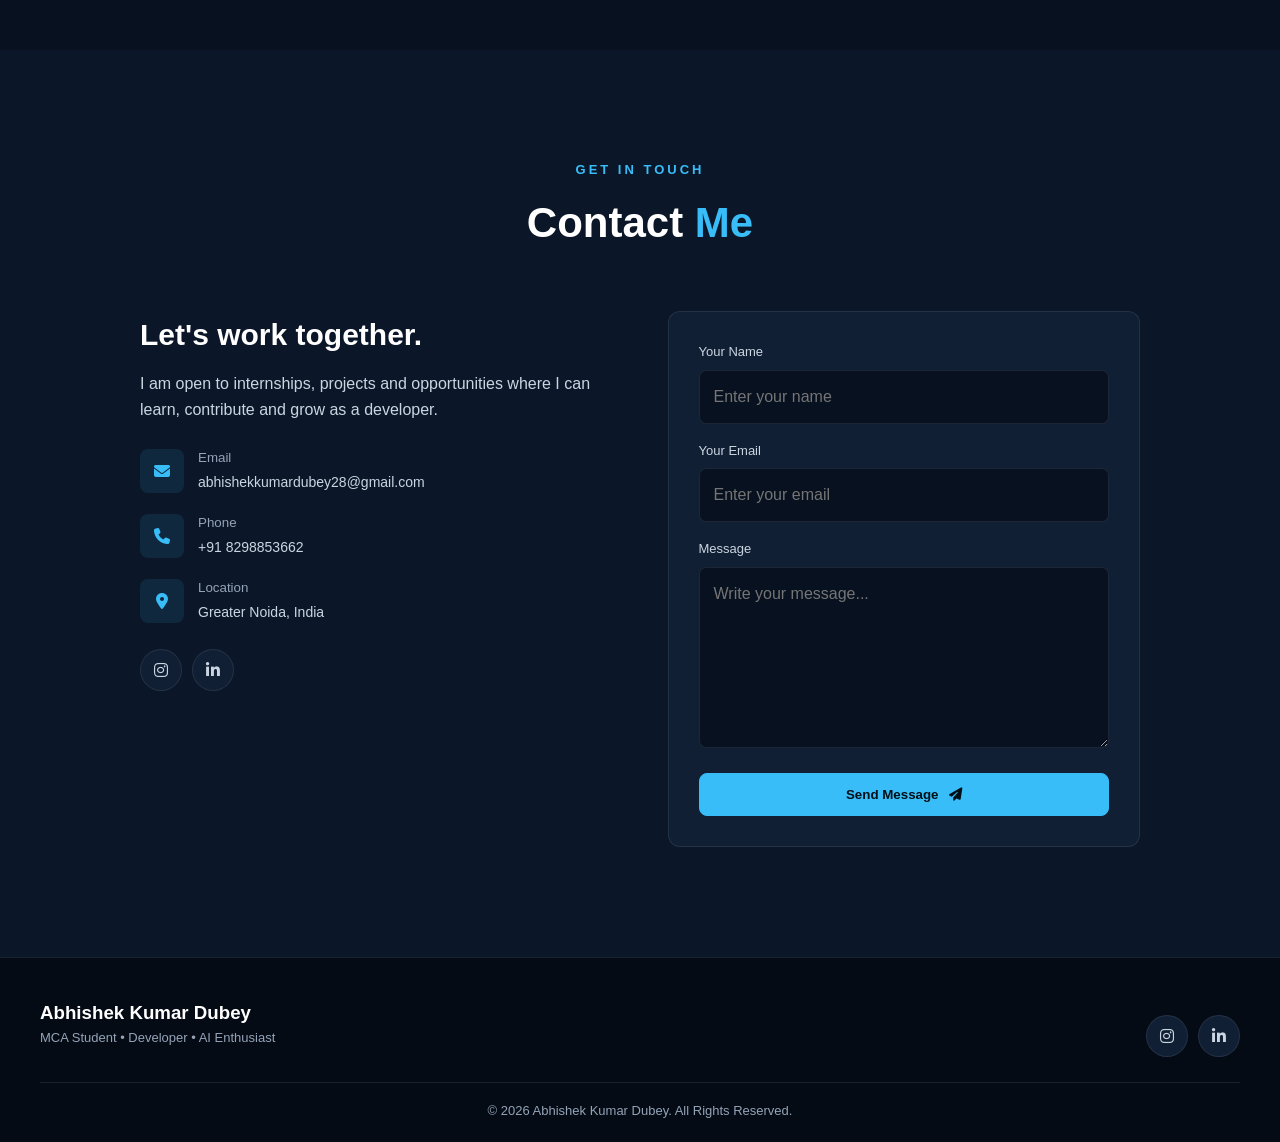
==== commit f088ac87: "Update index.html" ====
--- a/index.html
+++ b/index.html
@@ -54,6 +54,8 @@
             <a href="https://www.linkedin.com/in/abhishek-dubey-3974a4411" target="_blank" rel="noopener noreferrer" aria-label="LinkedIn">
                 <i class="fa-brands fa-linkedin-in"></i>
             </a>
+            <a href="https://www.facebook.com/chhotupandiAkd" target="_blank" rel="noopener" aria-label="Facebook">Facebook</a>
+      </div>
         </div>
     </div>
 
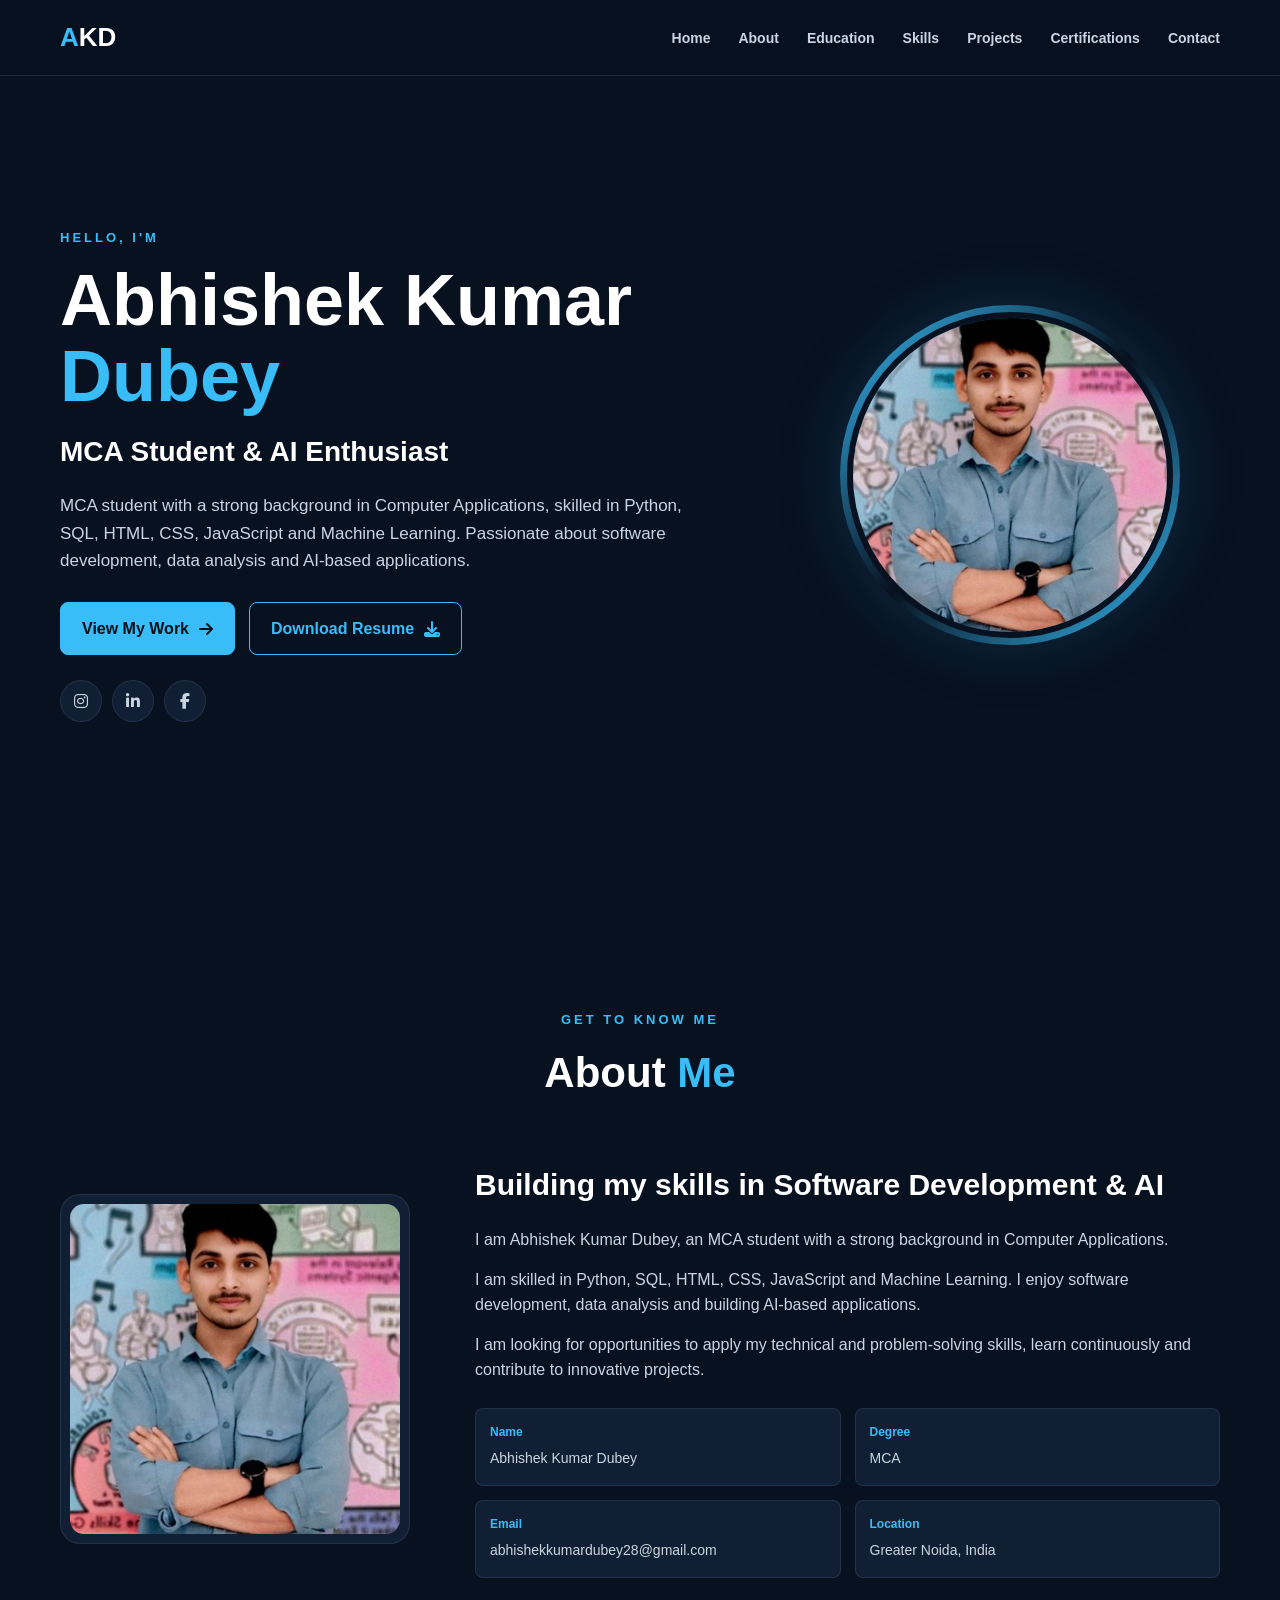
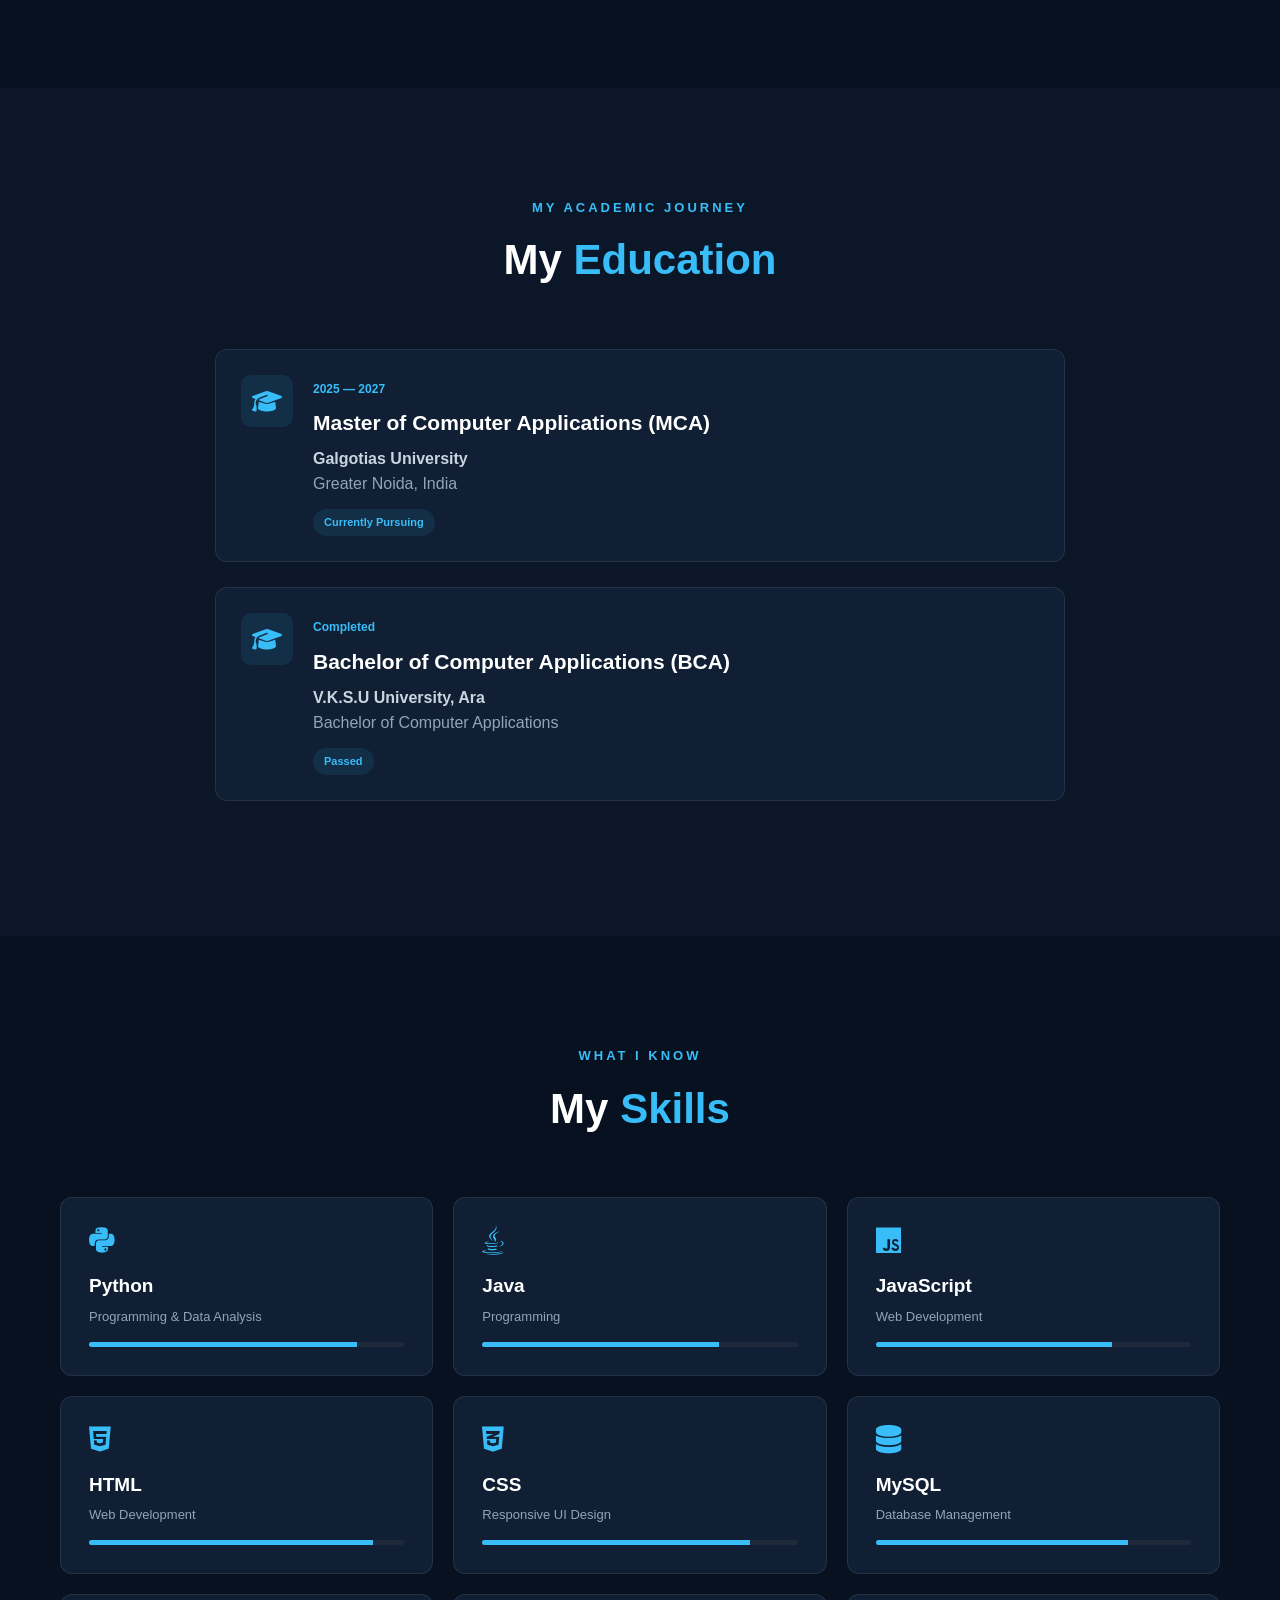
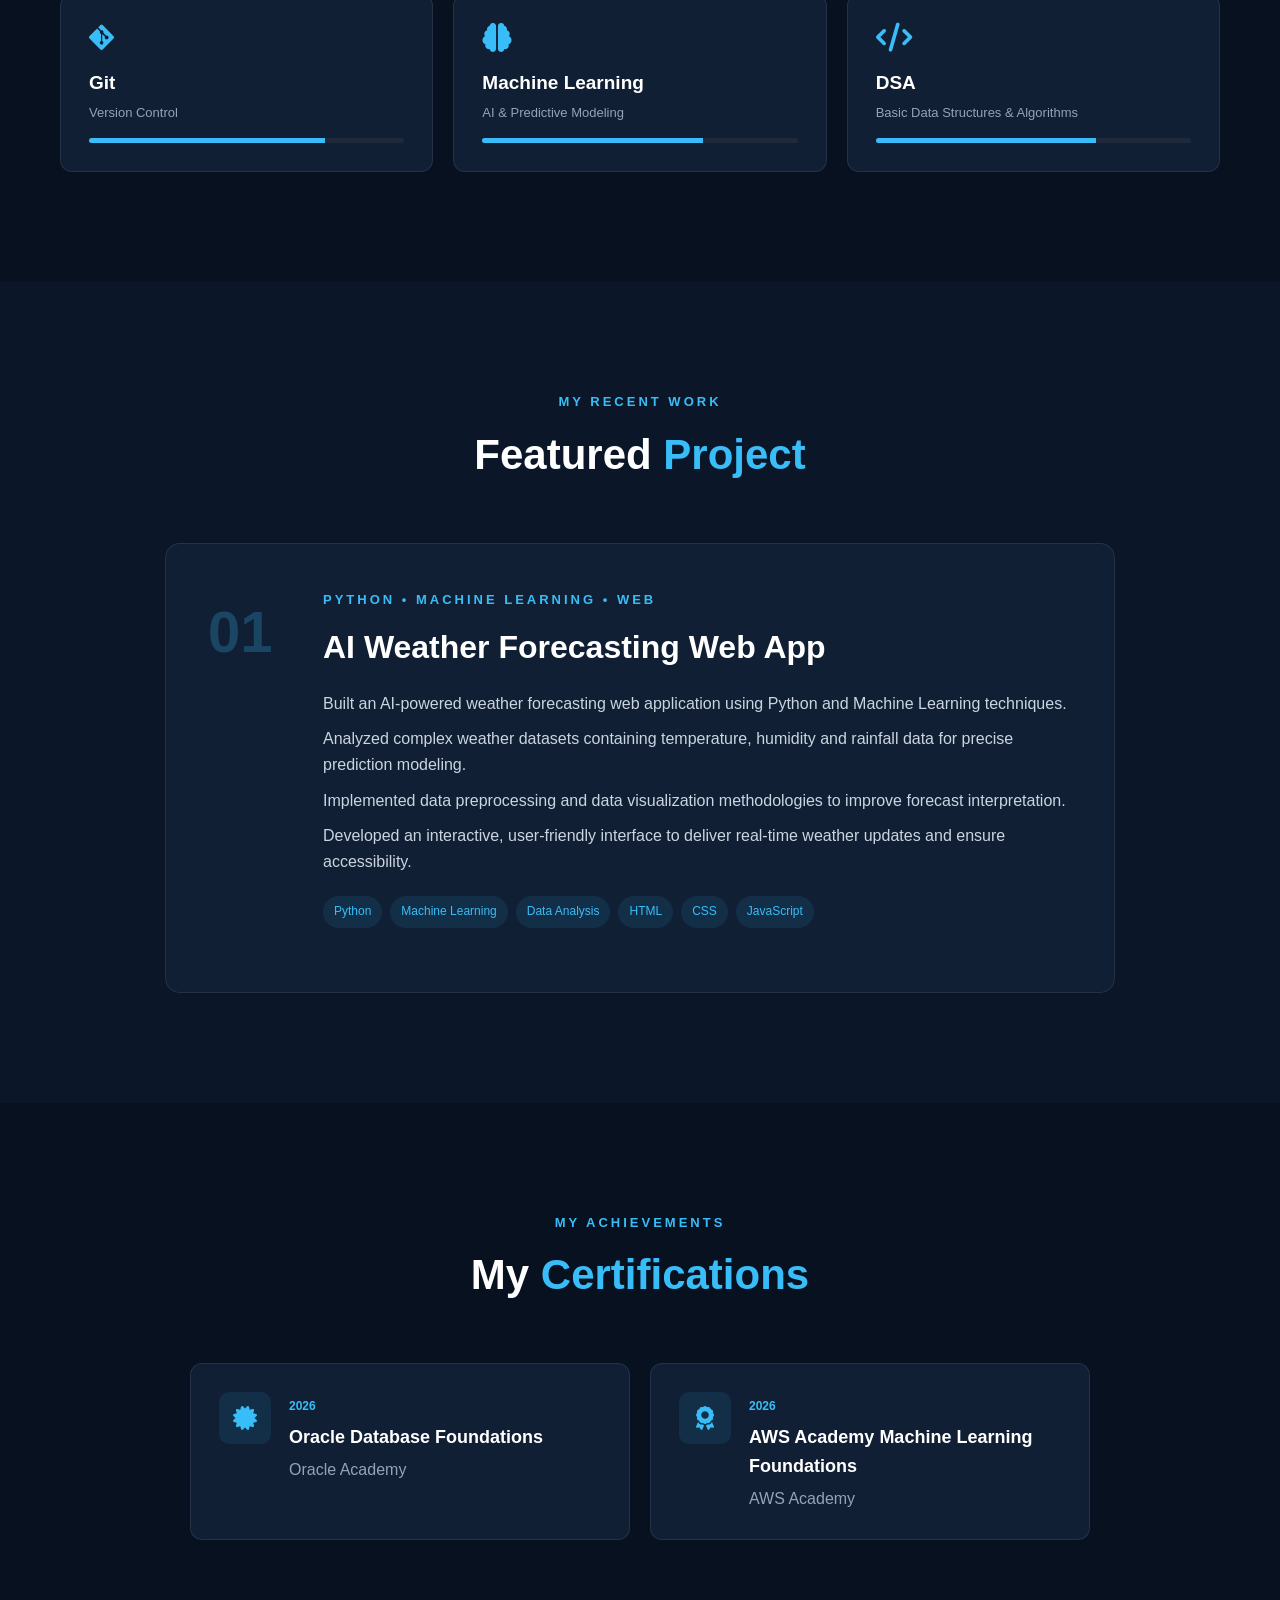
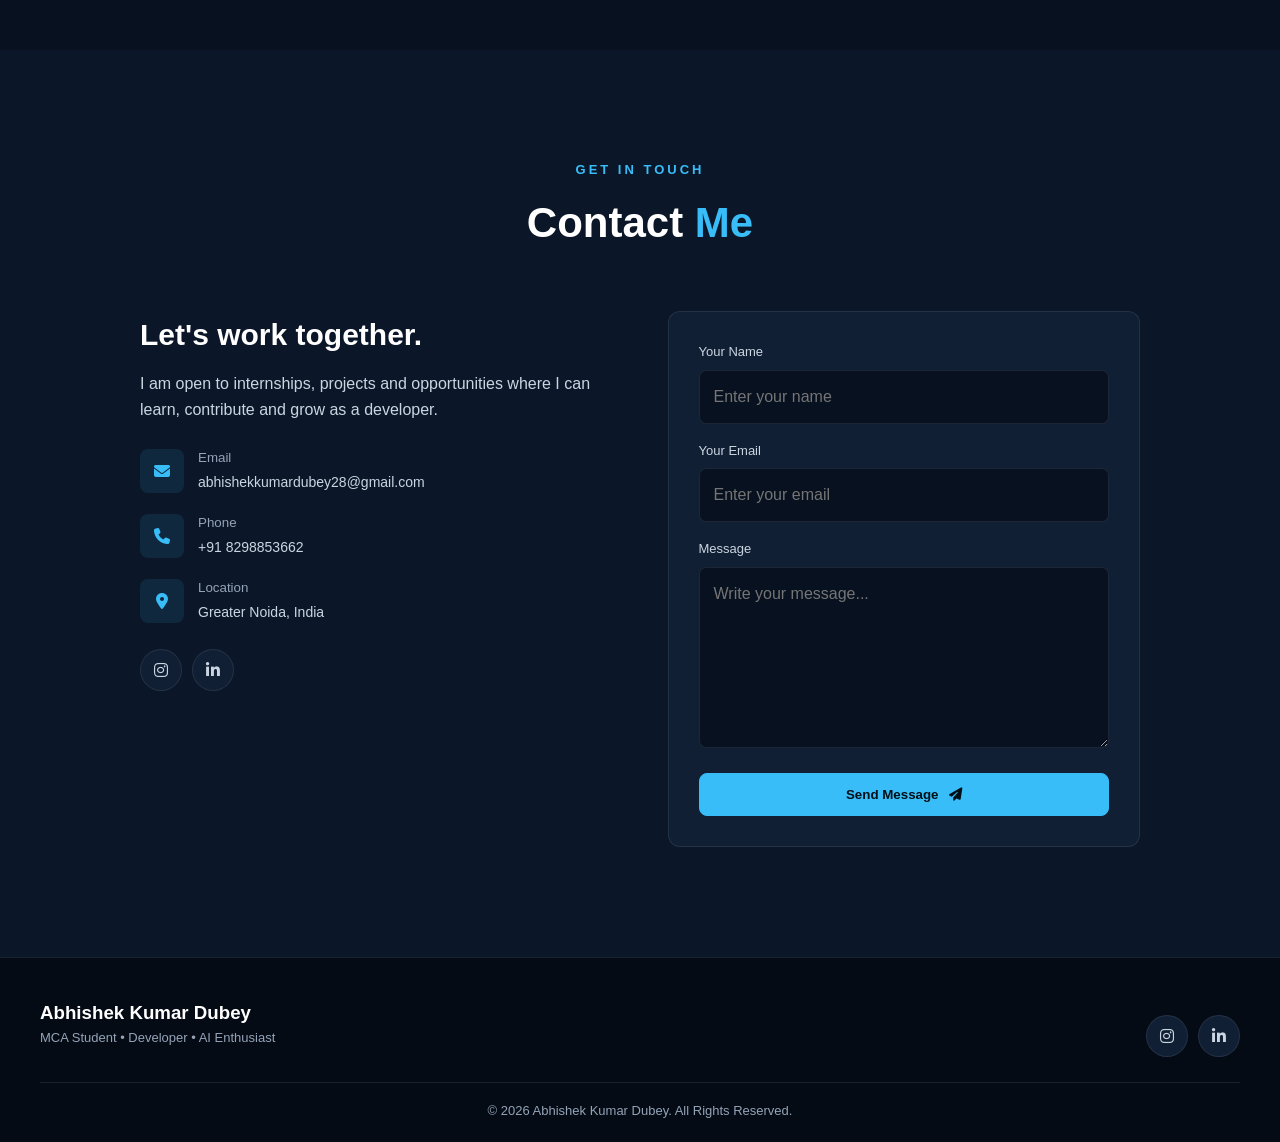
==== commit 1b2020fa: "Update index.html" ====
--- a/index.html
+++ b/index.html
@@ -54,8 +54,12 @@
             <a href="https://www.linkedin.com/in/abhishek-dubey-3974a4411" target="_blank" rel="noopener noreferrer" aria-label="LinkedIn">
                 <i class="fa-brands fa-linkedin-in"></i>
             </a>
-            <a href="https://www.facebook.com/chhotupandiAkd" target="_blank" rel="noopener" aria-label="Facebook">Facebook</a>
-      </div>
+            <a href="https://www.facebook.com/chhotupandiAkd"
+   target="_blank"
+   rel="noopener noreferrer"
+   aria-label="Facebook">
+    <i class="fa-brands fa-facebook-f"></i>
+</a>
         </div>
     </div>
 
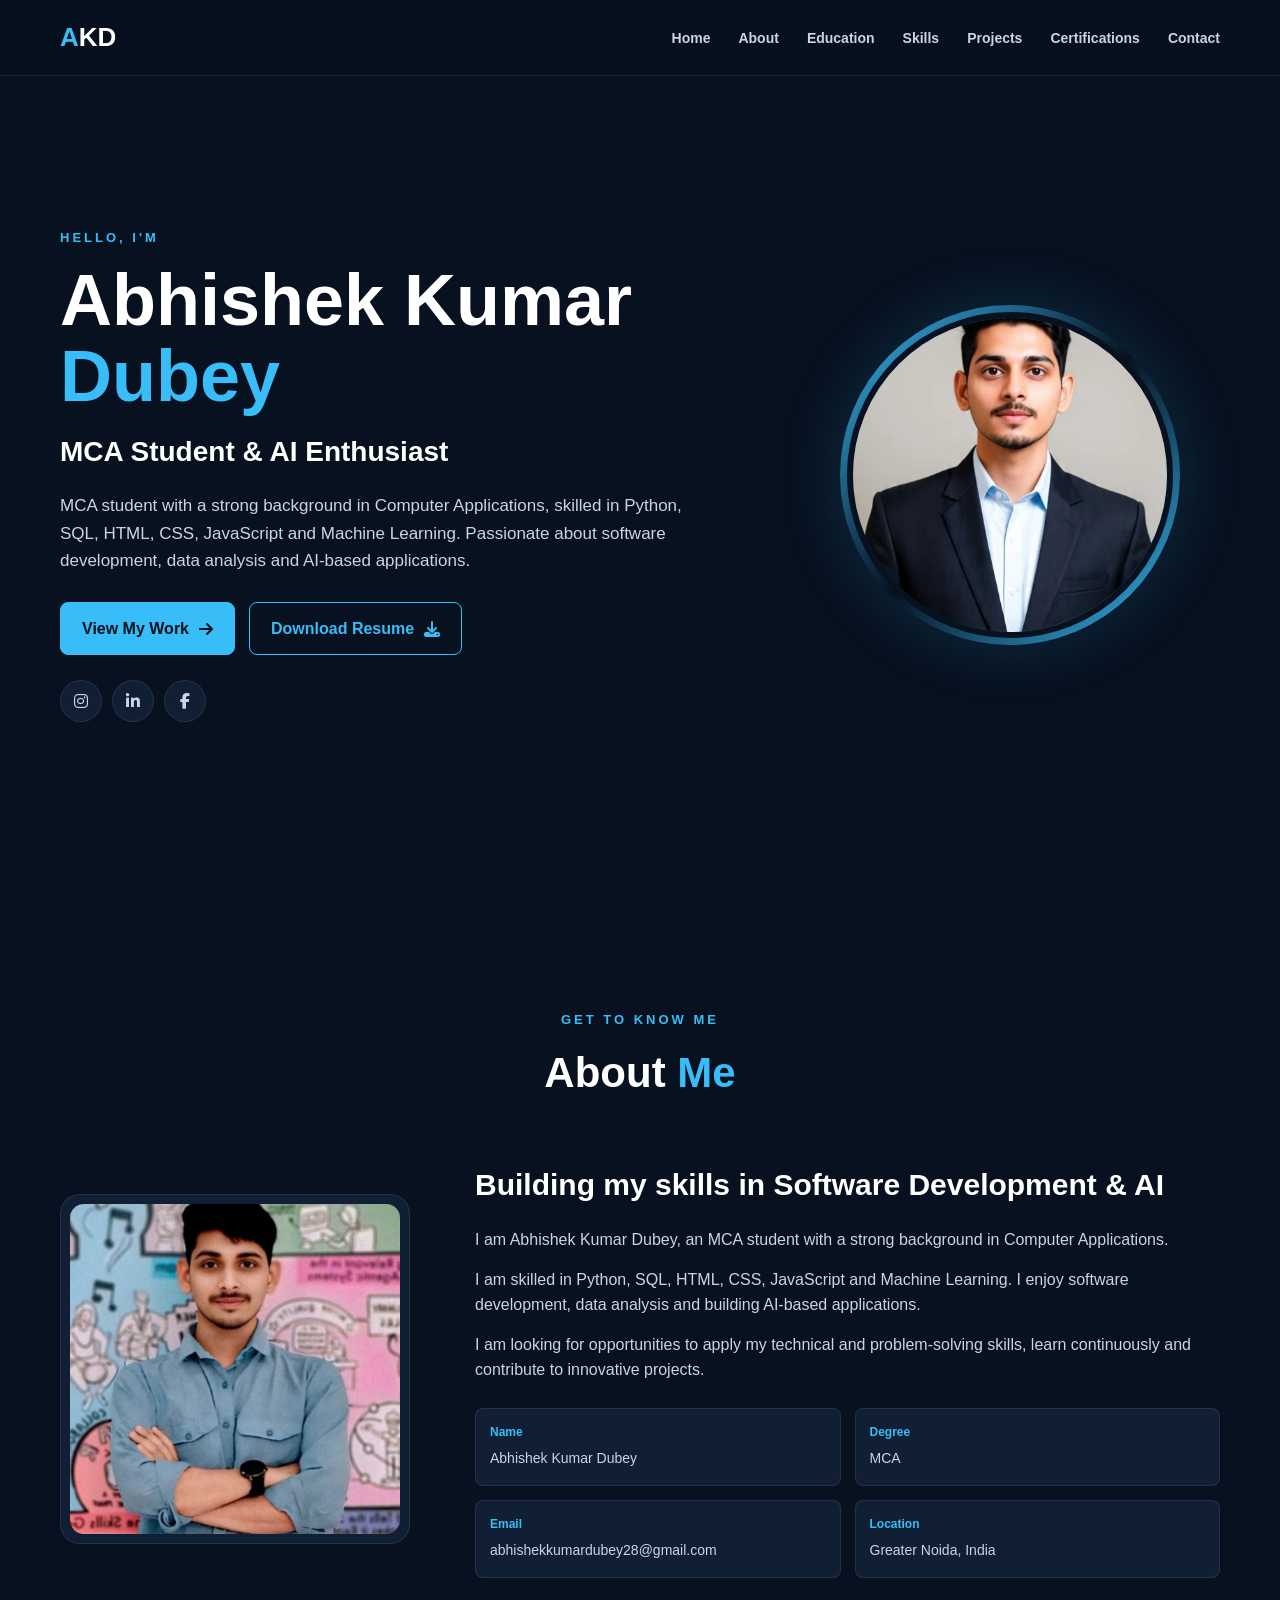
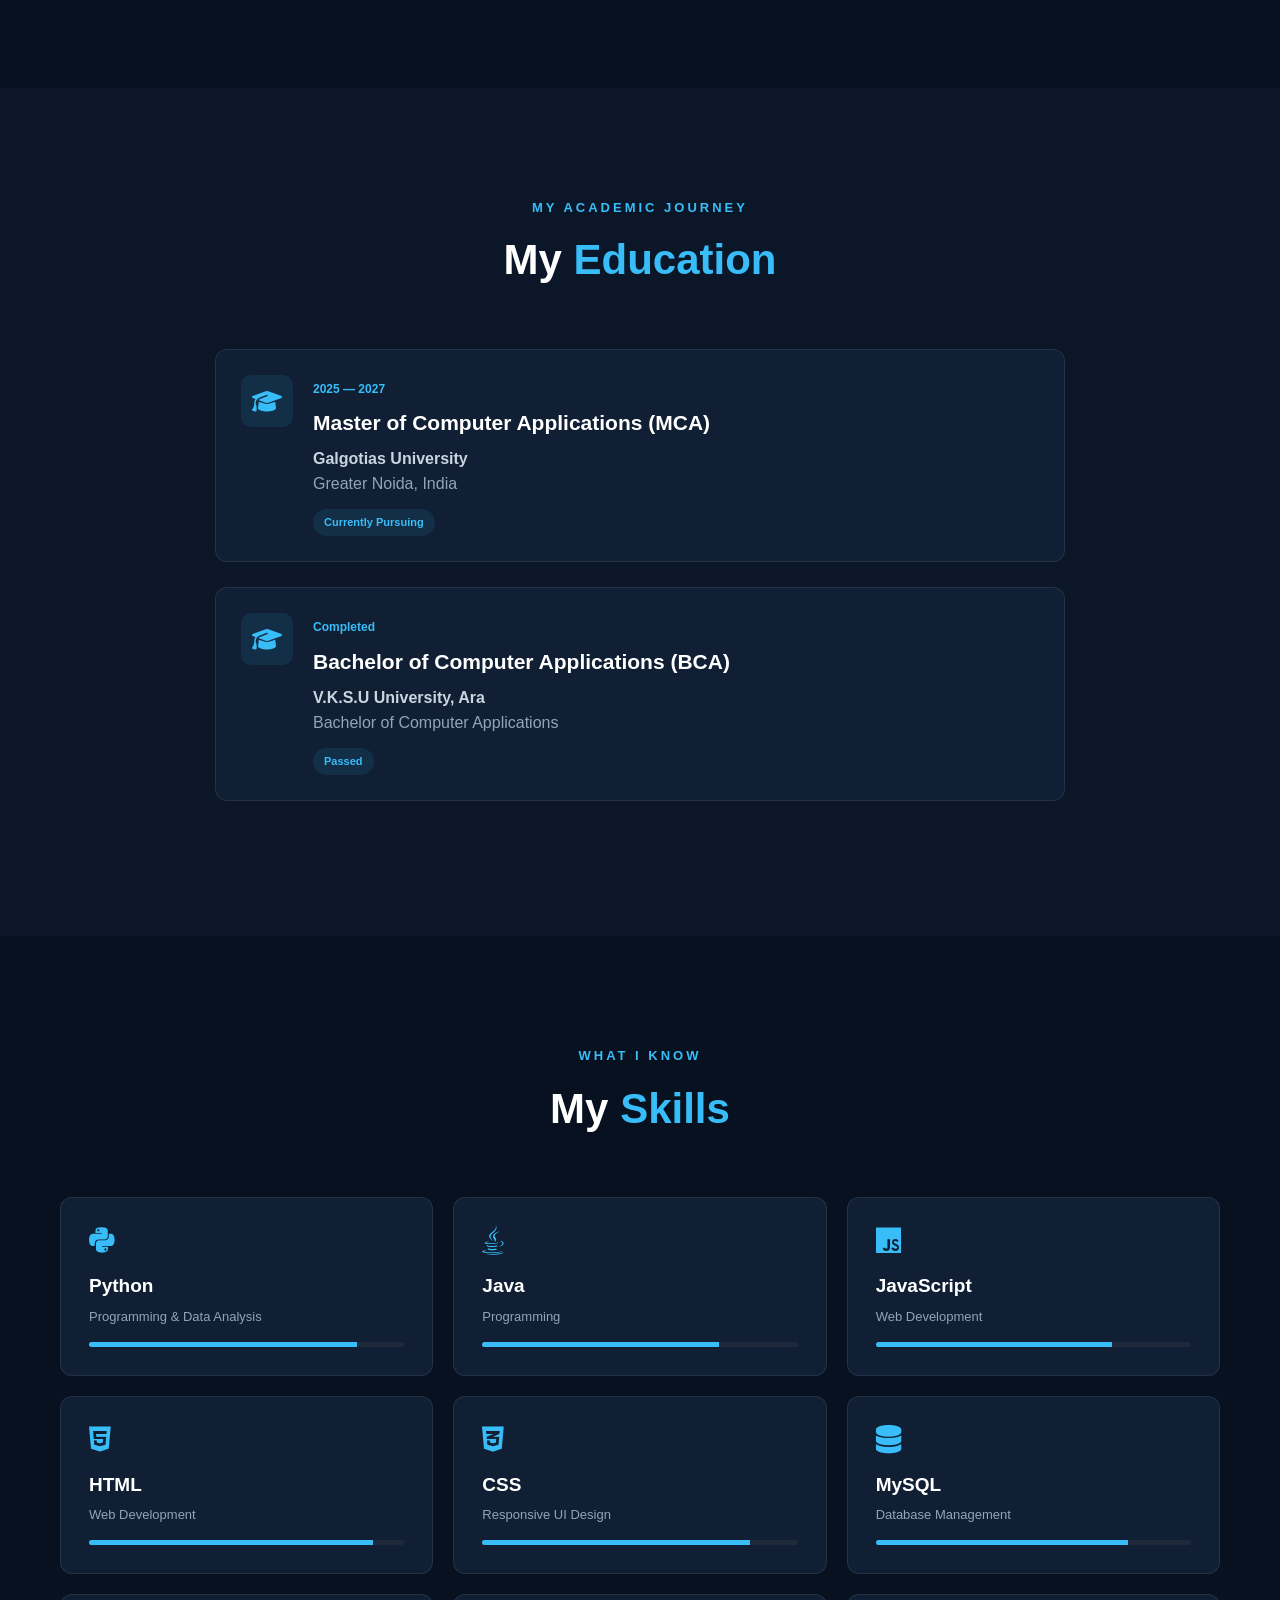
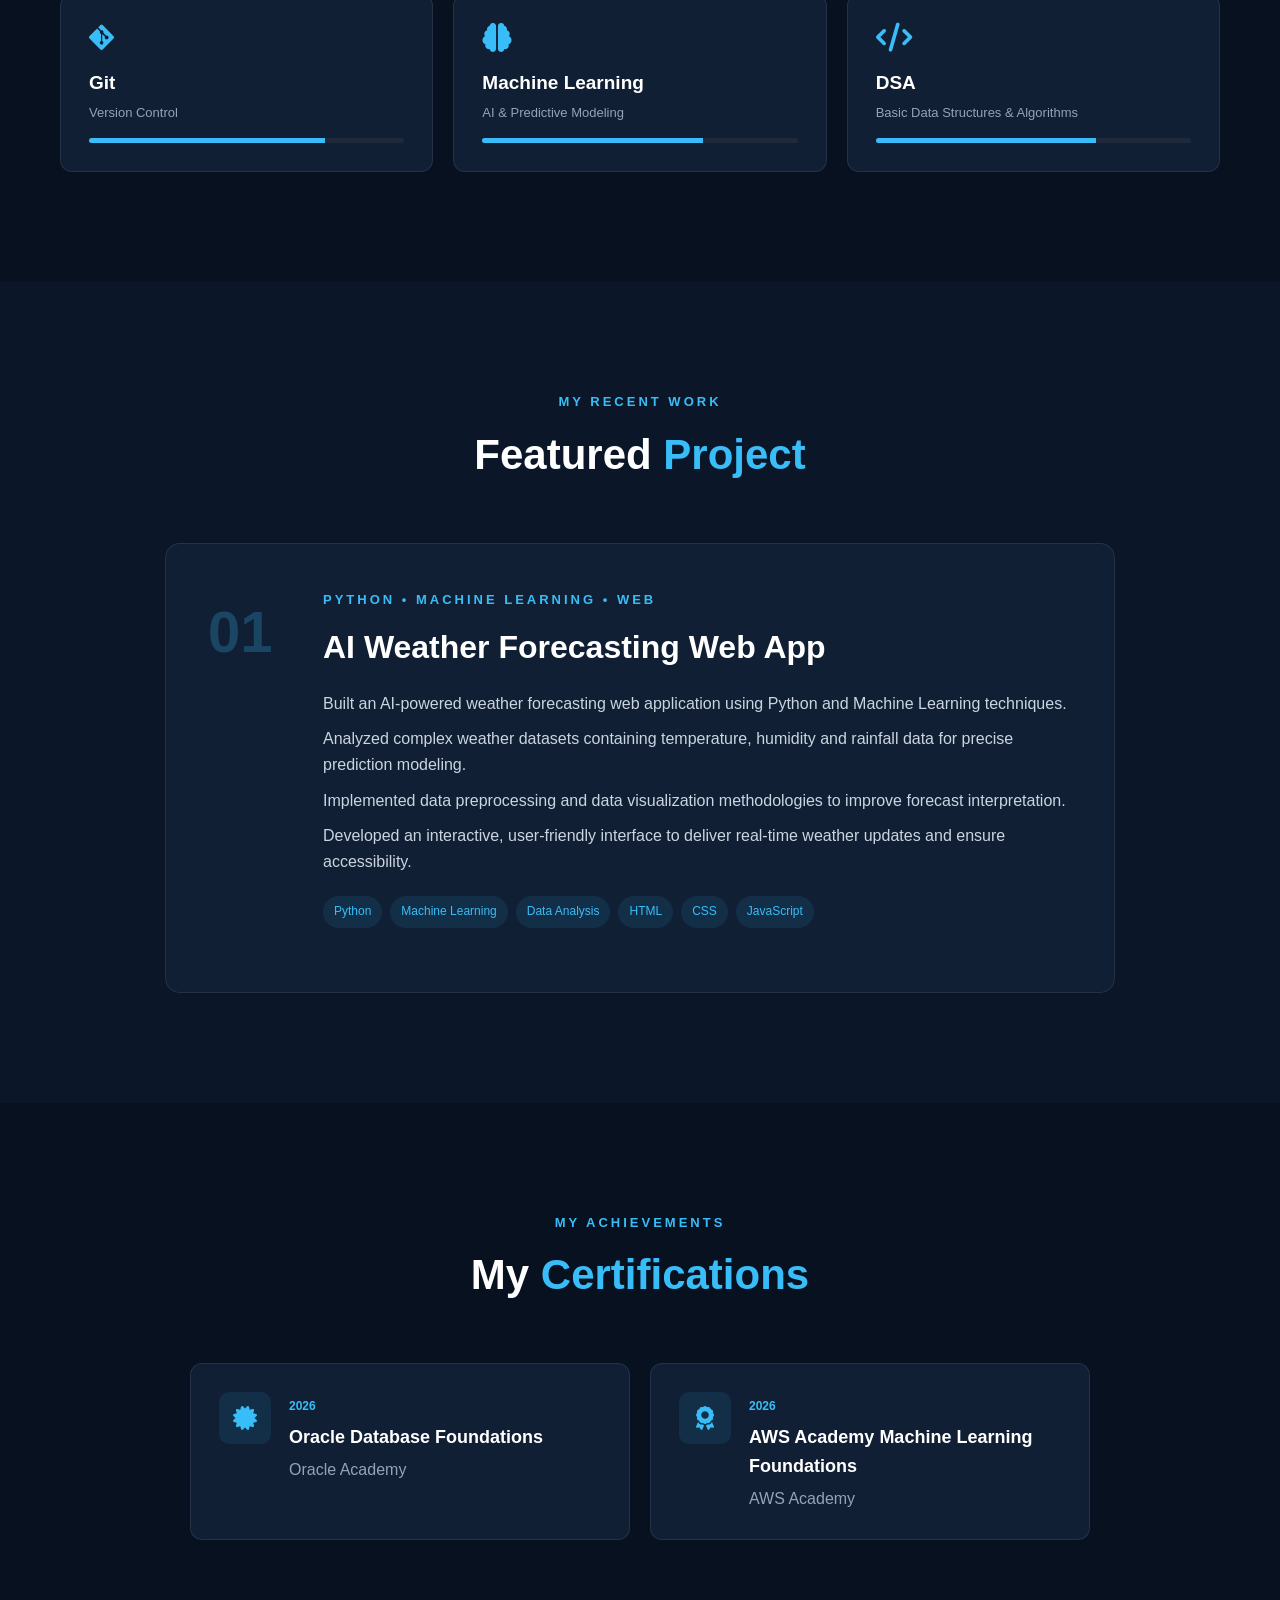
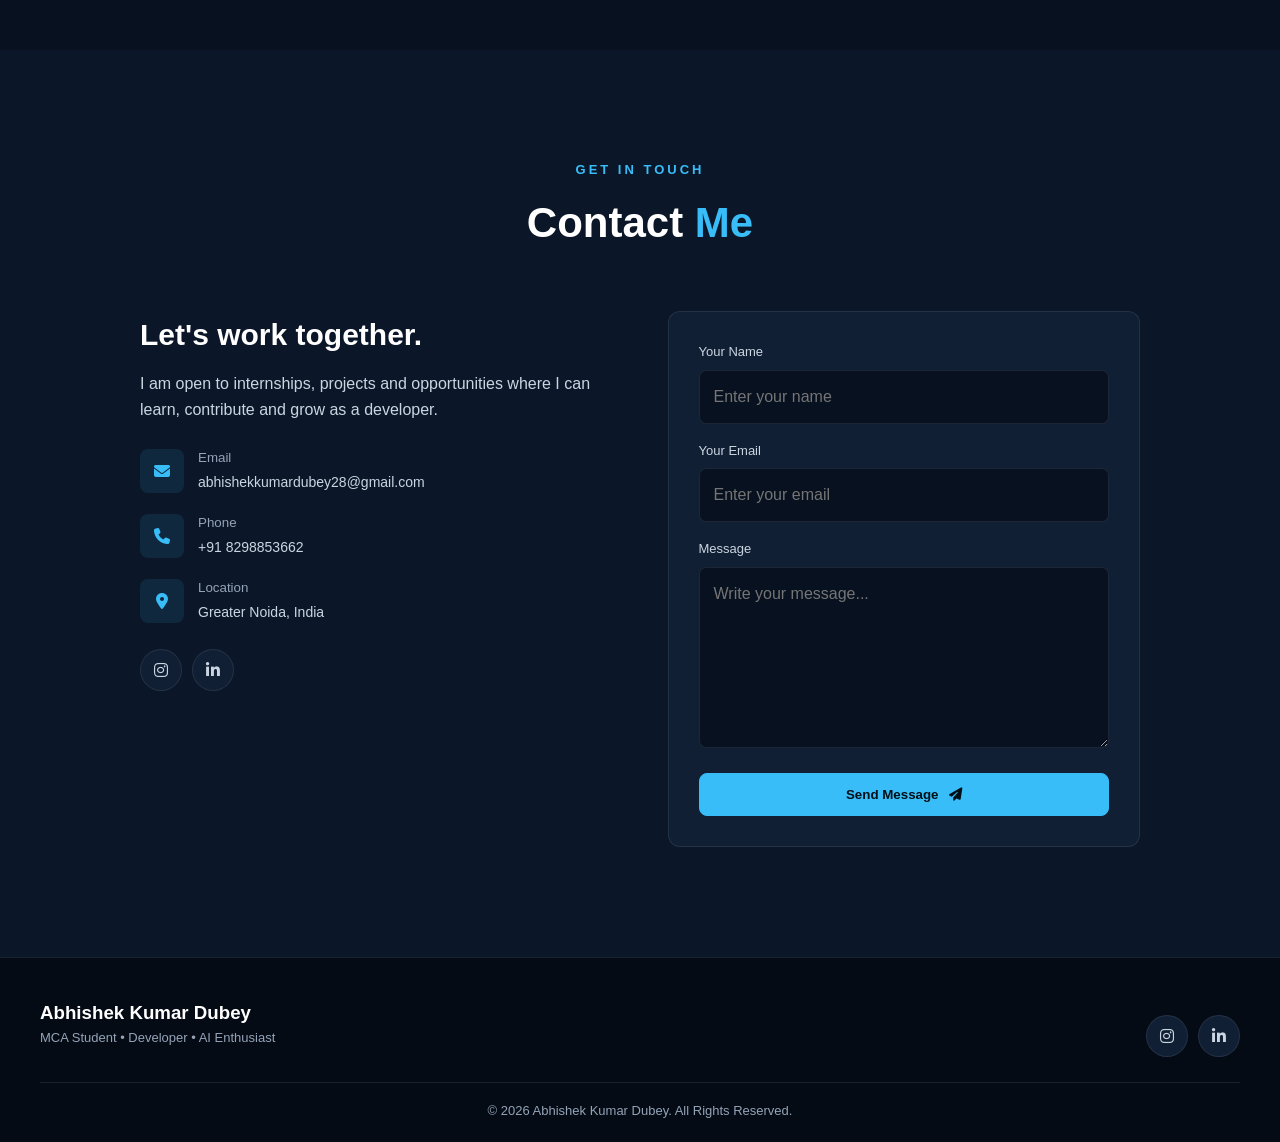
==== commit b475171c: "Update index.html" ====
--- a/index.html
+++ b/index.html
@@ -65,7 +65,7 @@
 
     <div class="hero-photo reveal">
         <div class="photo-ring">
-            <img src="my-profile.jpg" alt="Abhishek Kumar Dubey">
+            <img src="my-profile.jpg2.jpeg" alt="Abhishek Kumar Dubey">
         </div>
     </div>
 </section>
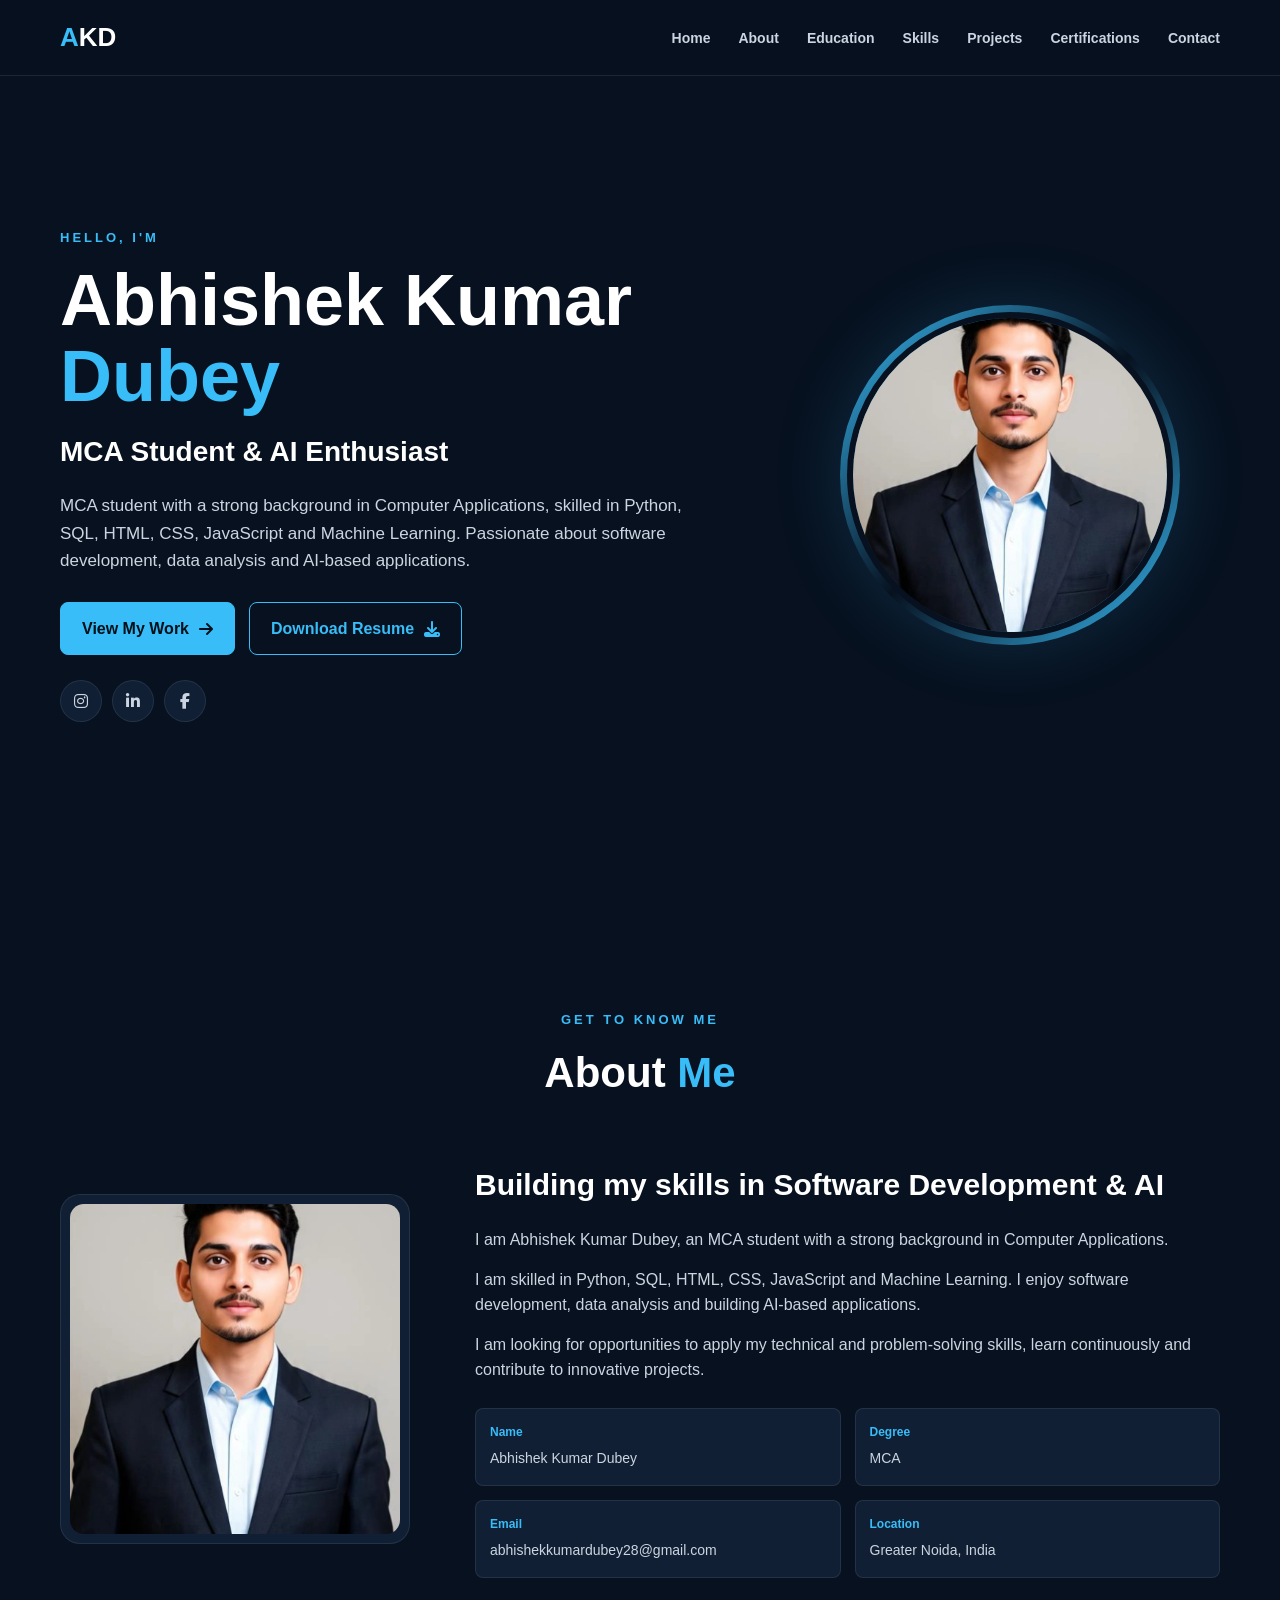
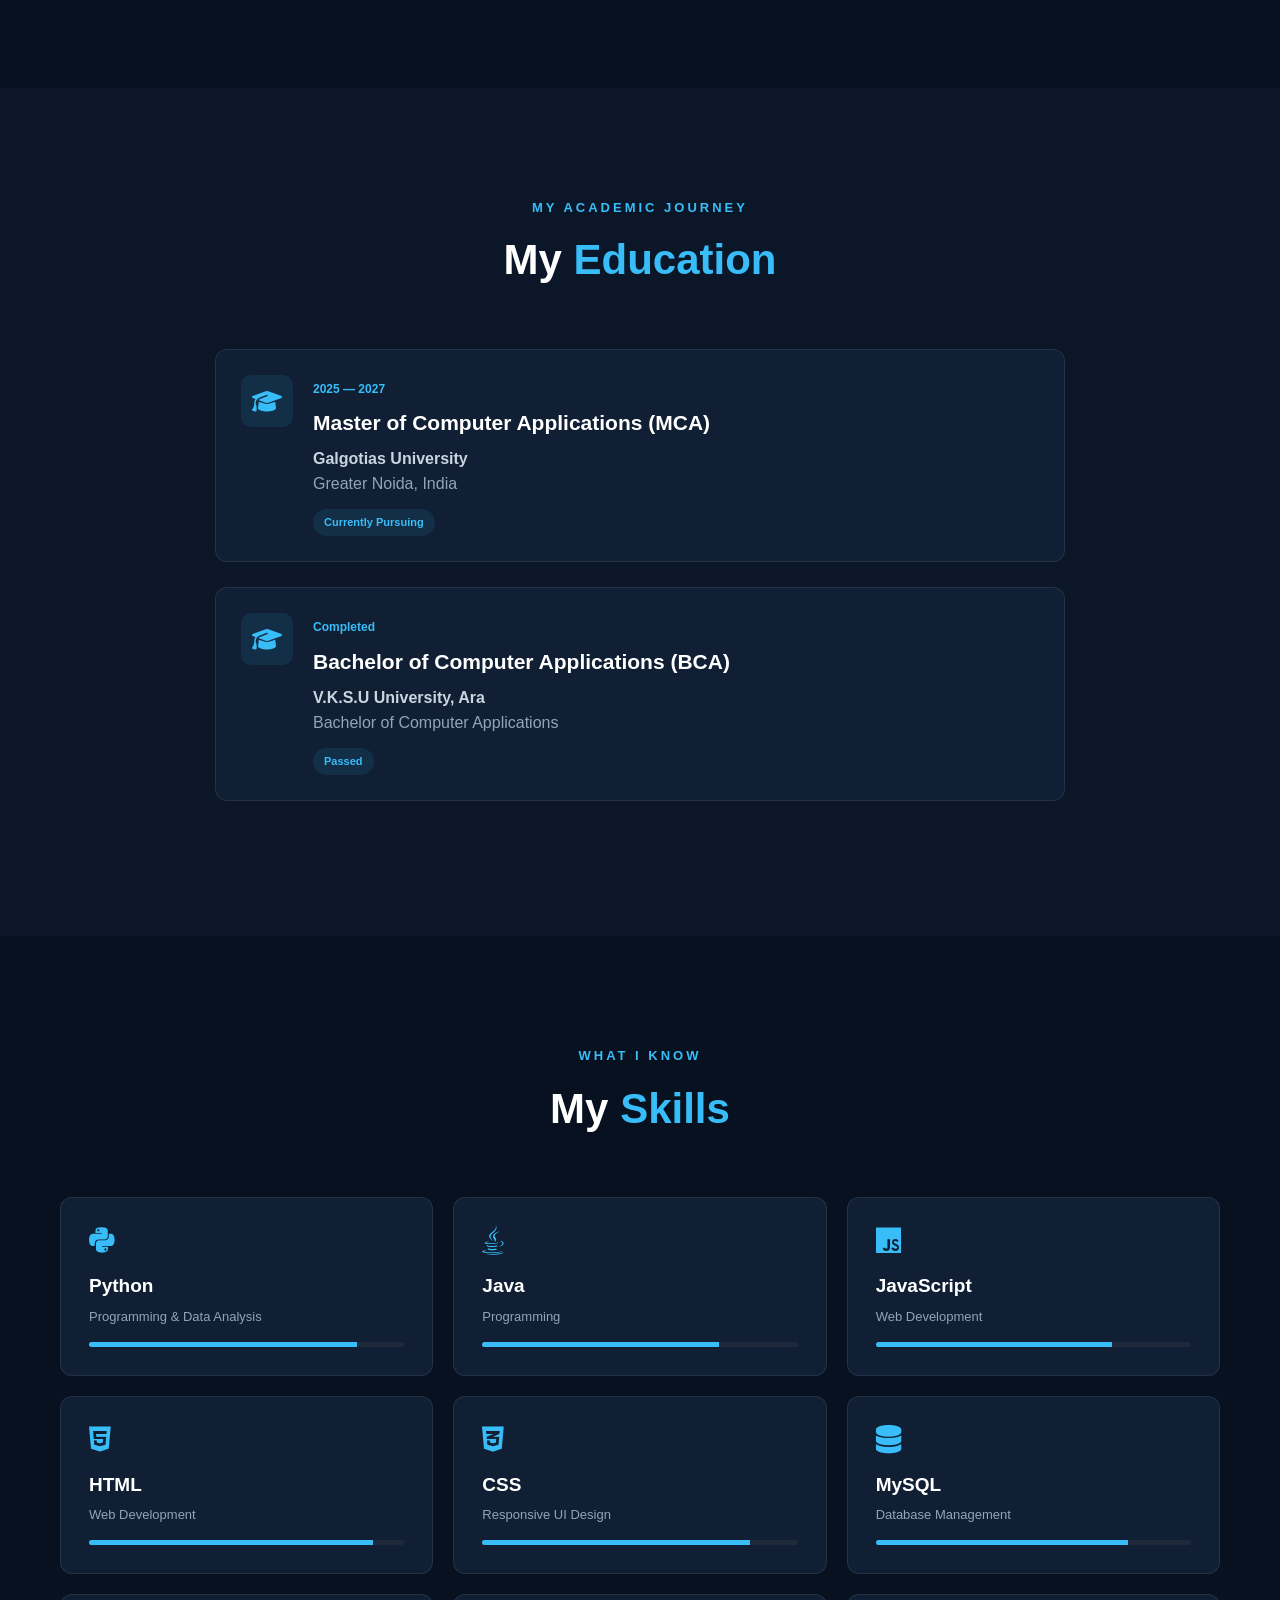
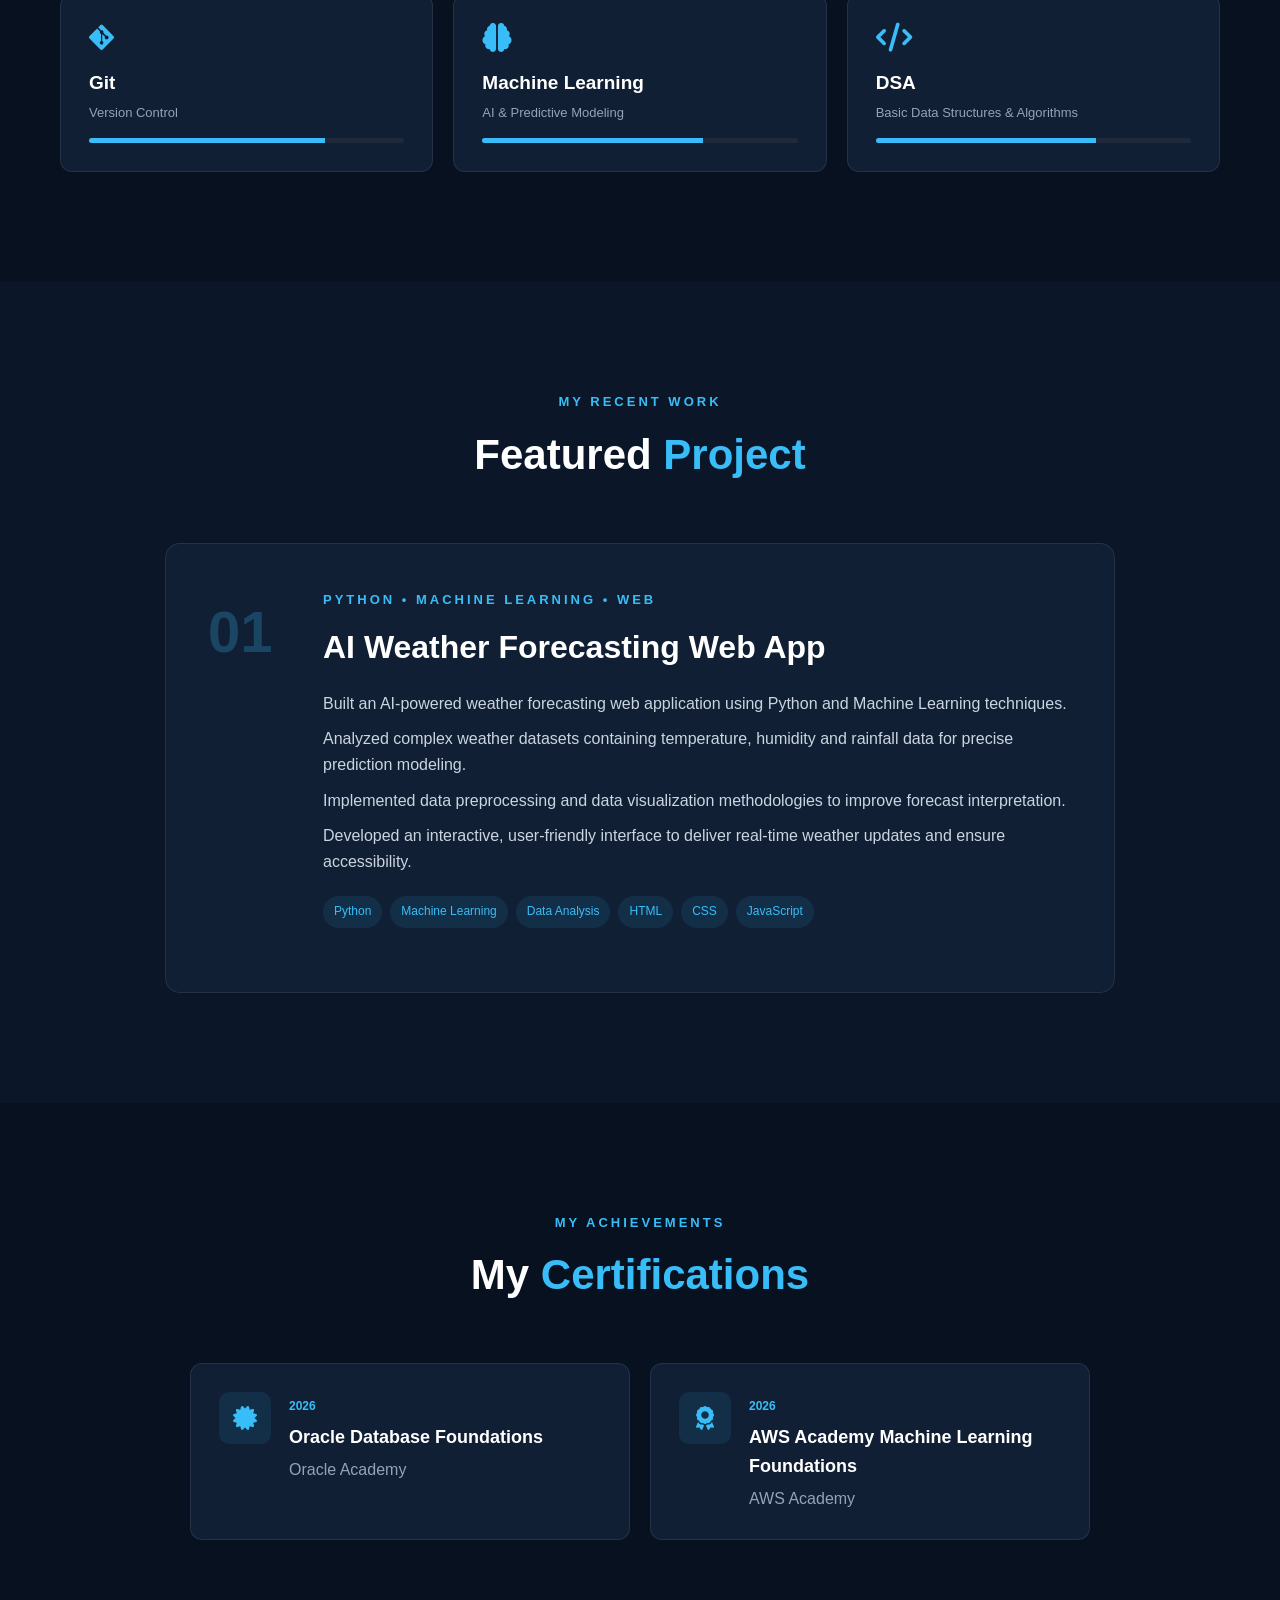
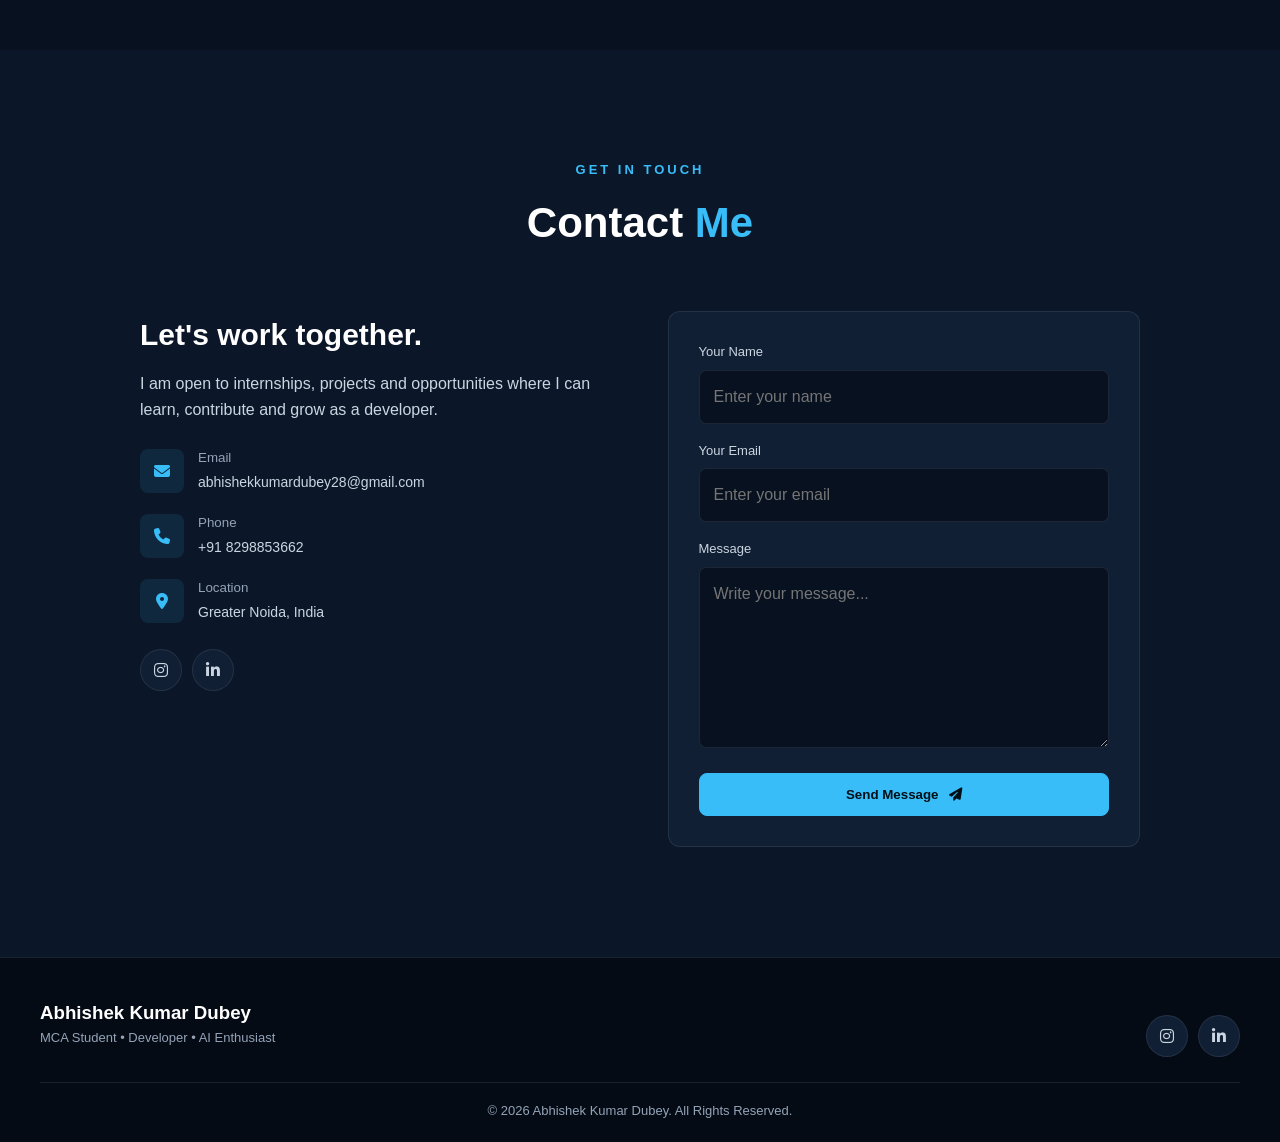
==== commit e786f76d: "Update index.html" ====
--- a/index.html
+++ b/index.html
@@ -78,7 +78,7 @@
 
     <div class="about-grid">
         <div class="about-image reveal">
-            <img src="my-profile.jpg" alt="Abhishek Kumar Dubey">
+            <img src="my-profile.jpg2.jpeg" alt="Abhishek Kumar Dubey">
         </div>
 
         <div class="about-text reveal">
